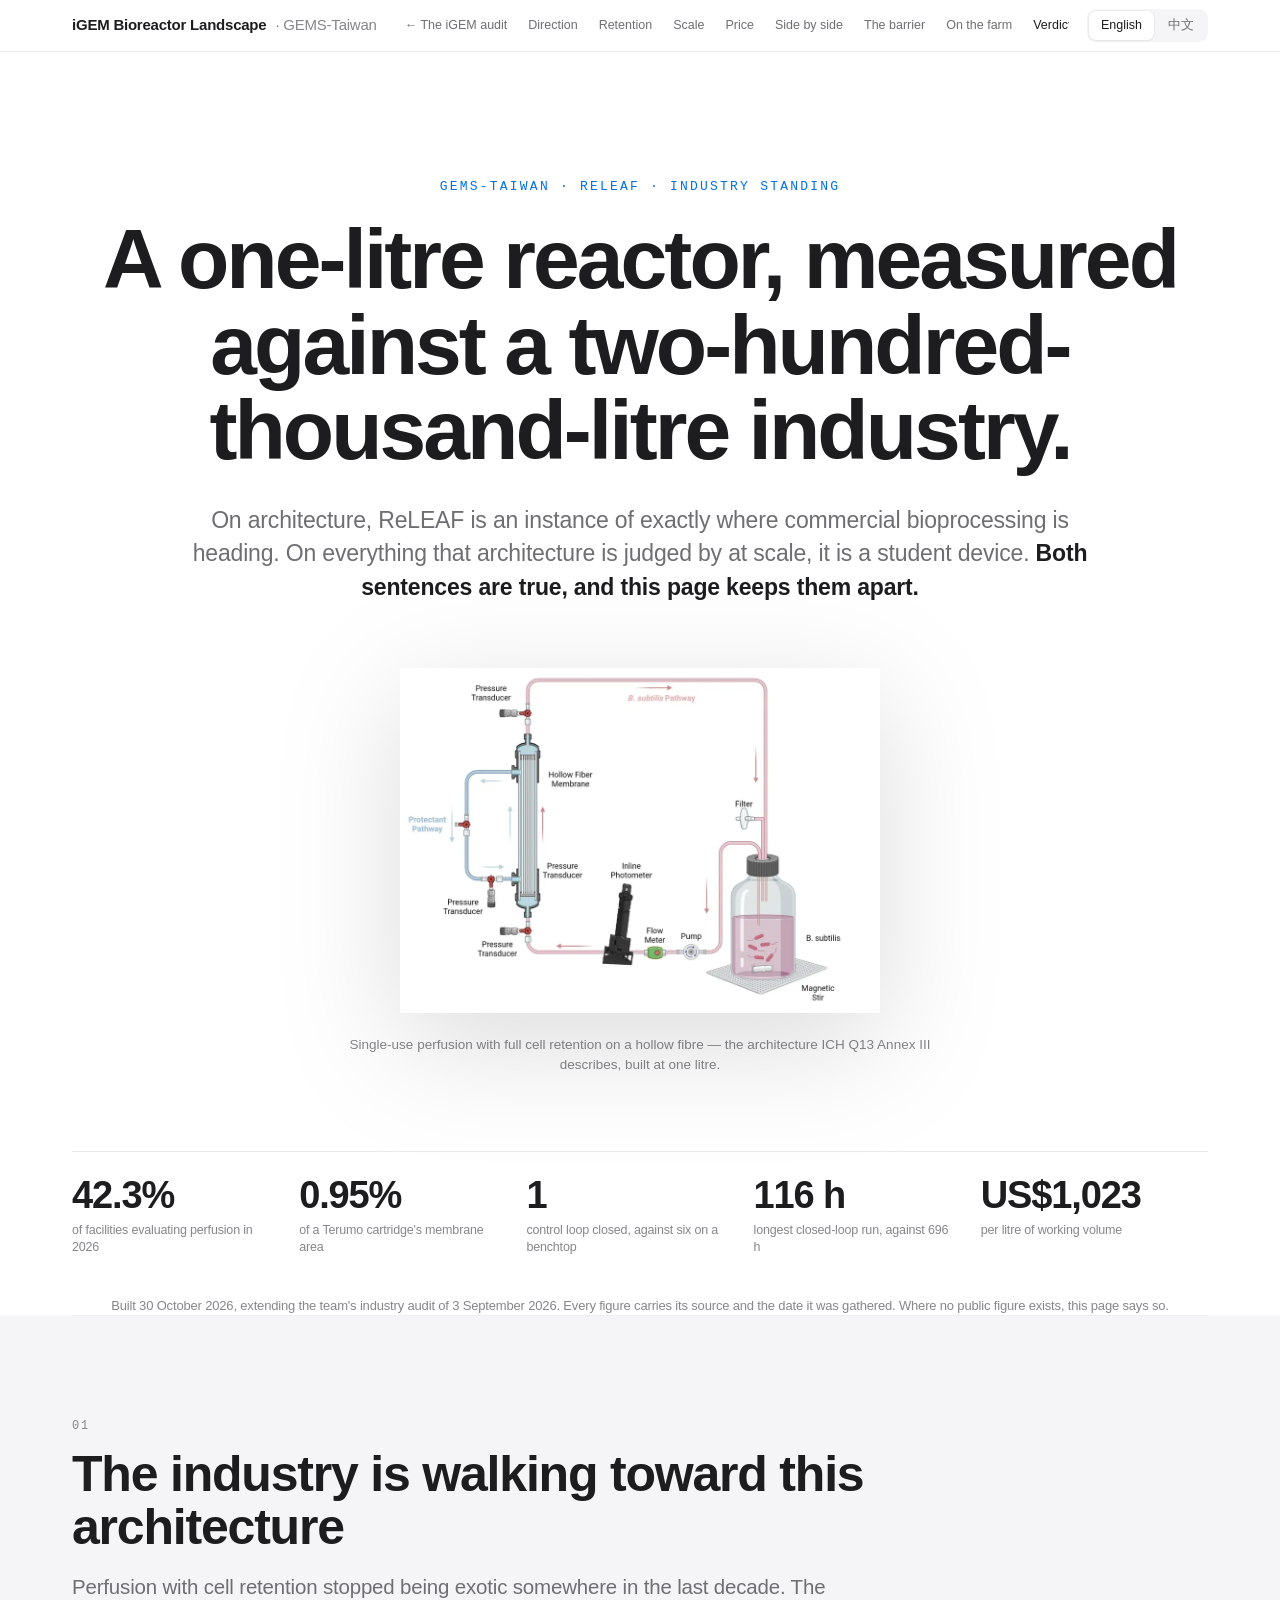
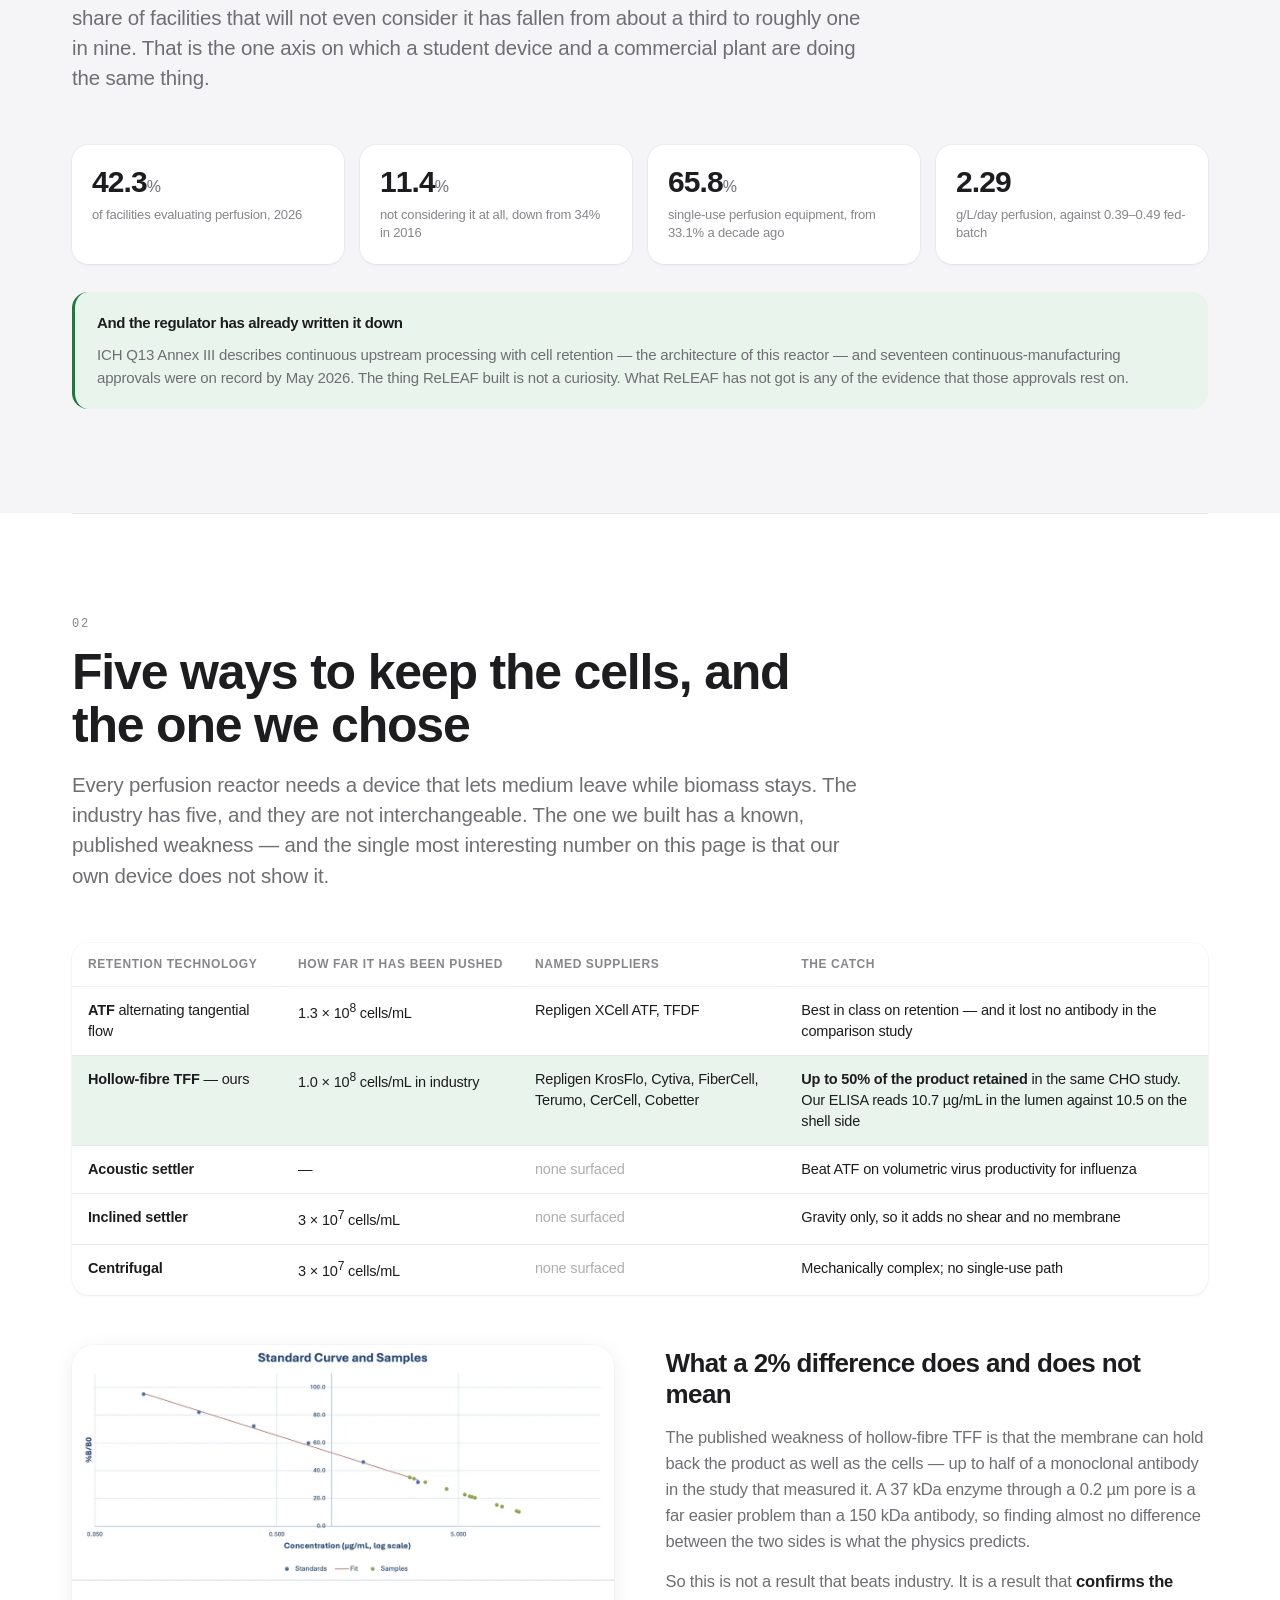
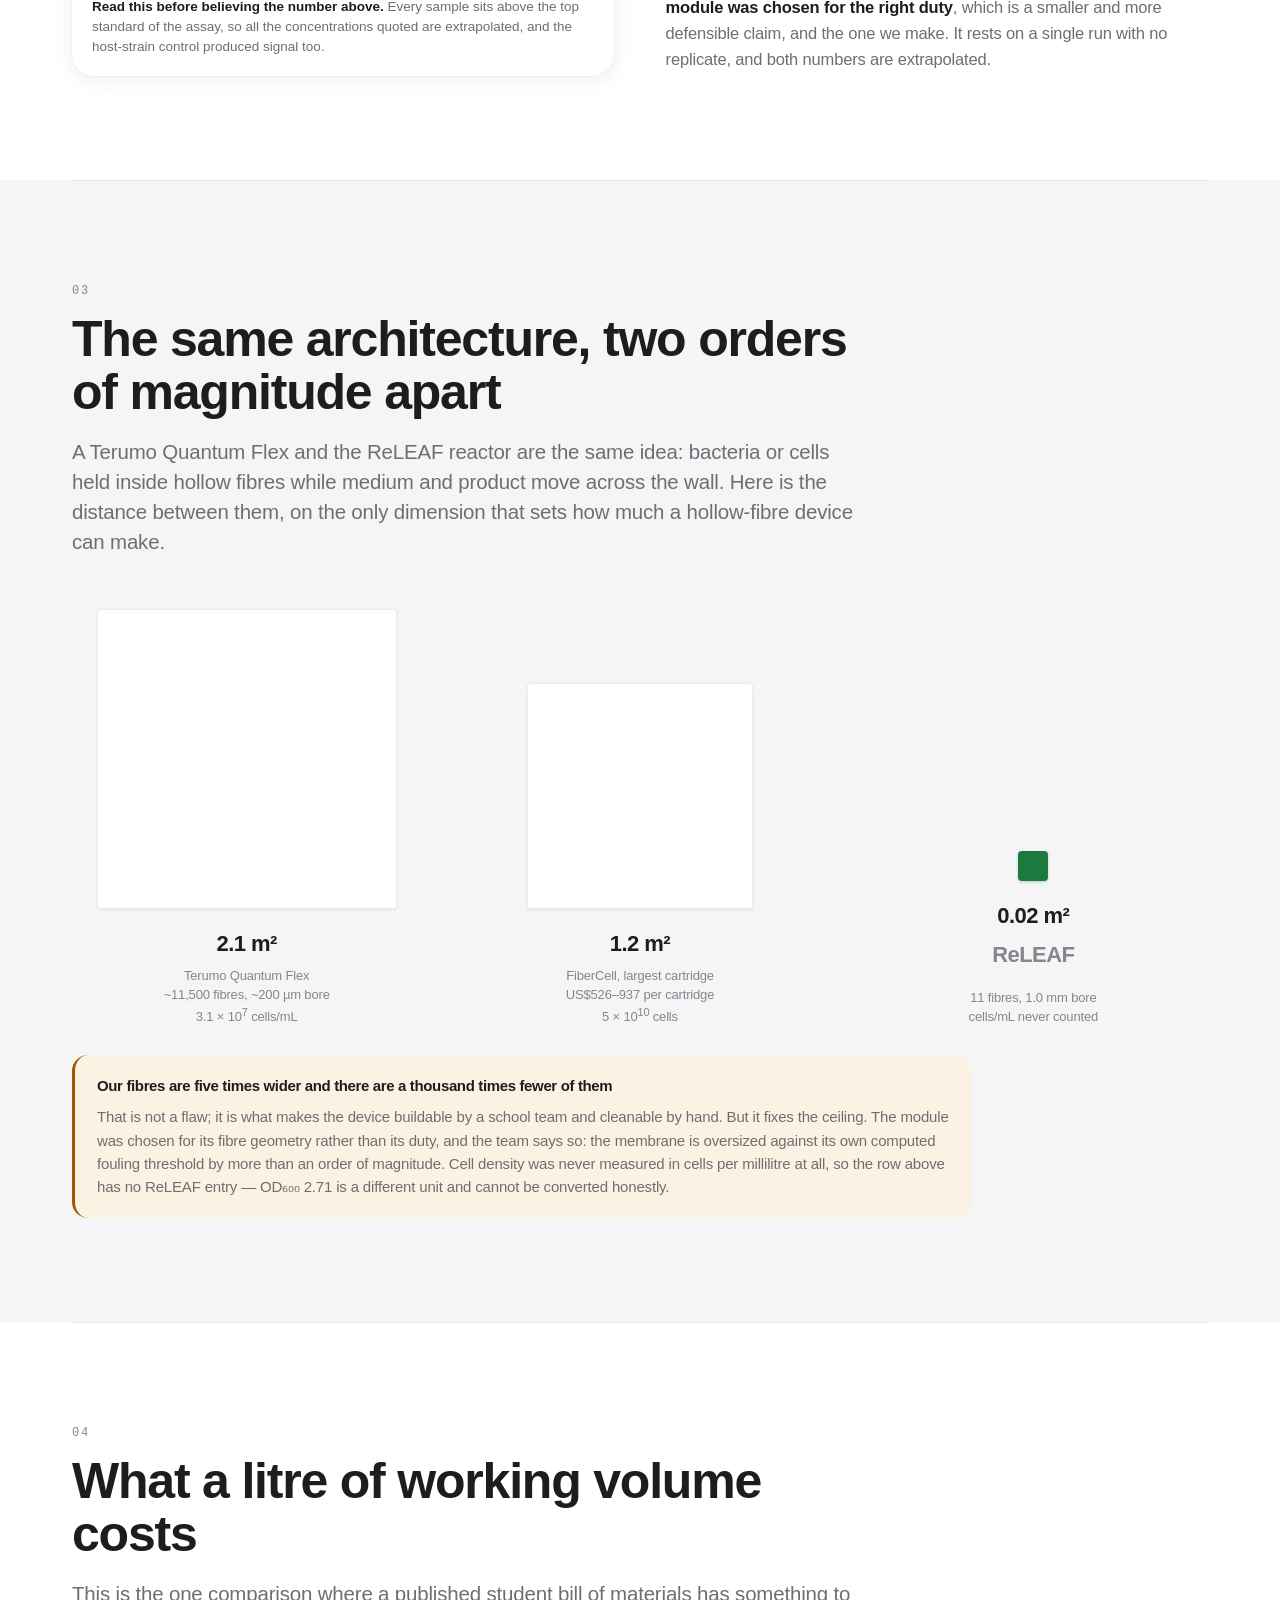
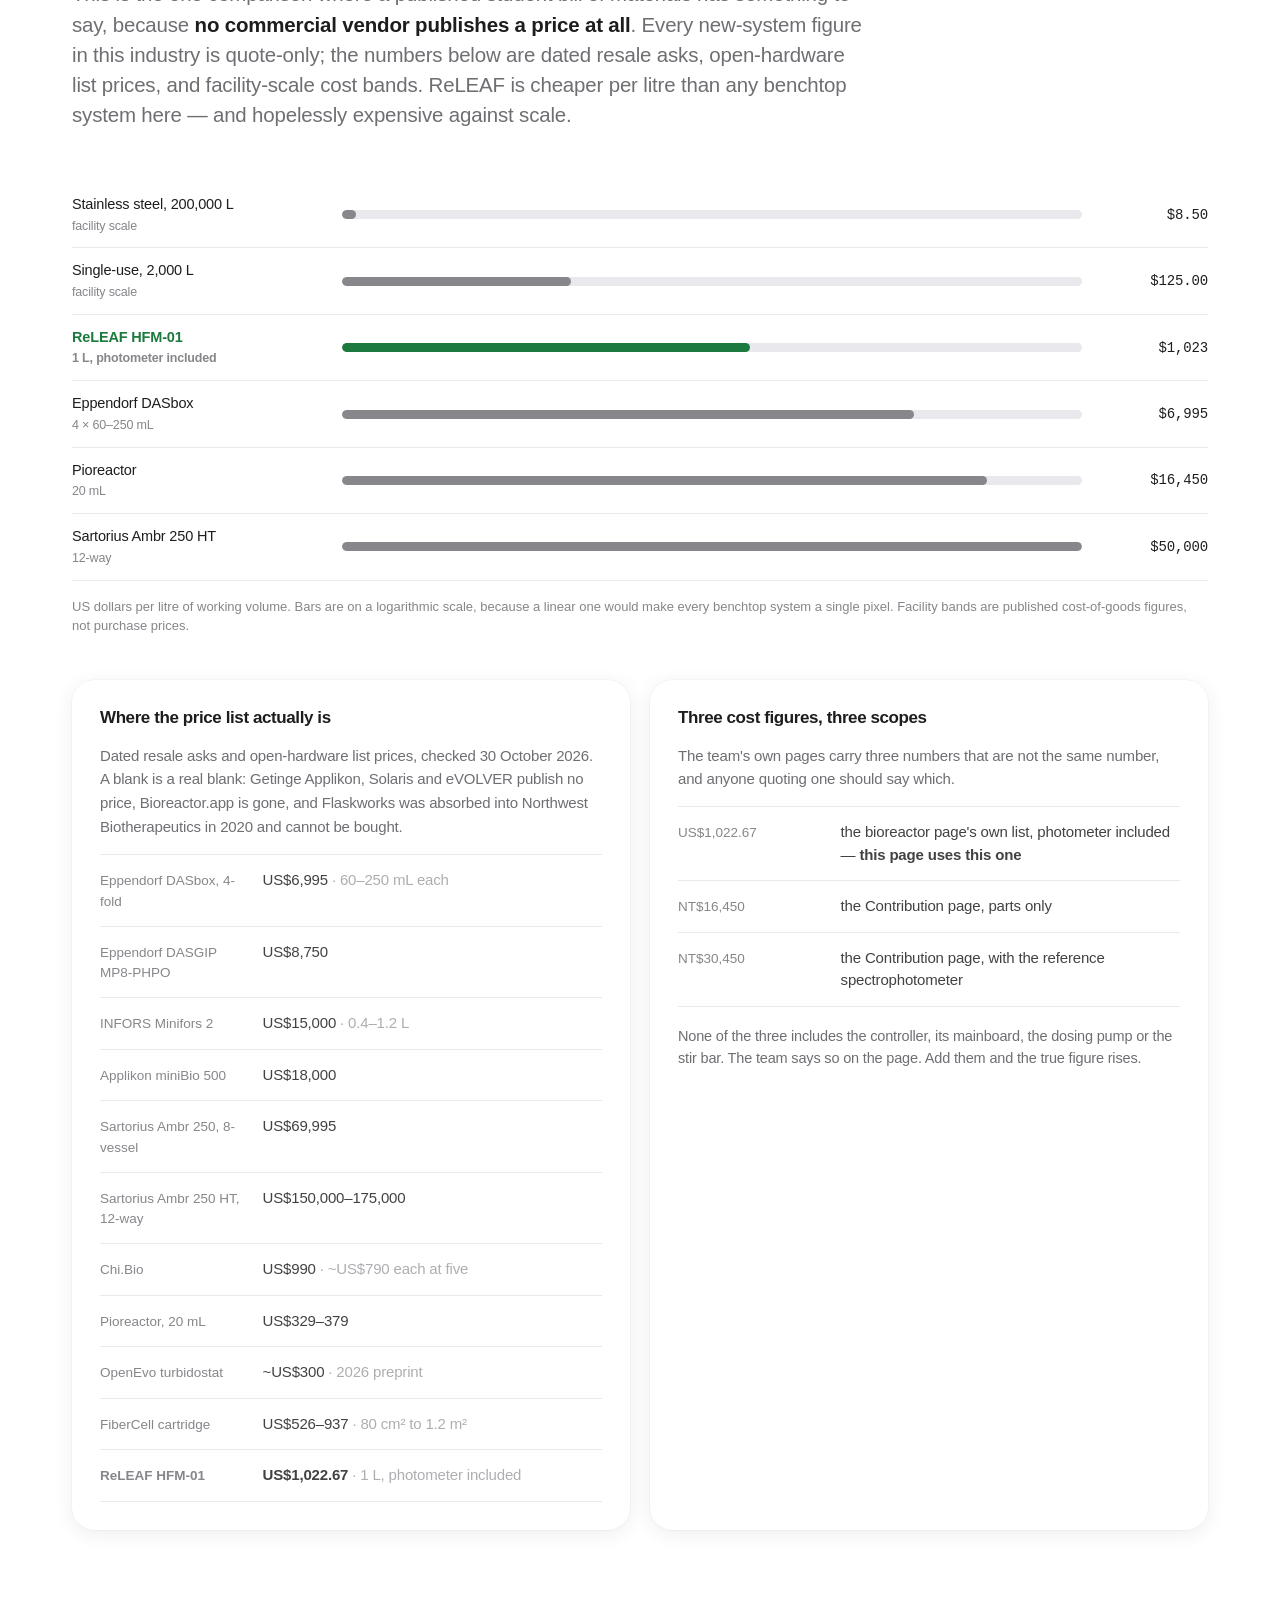
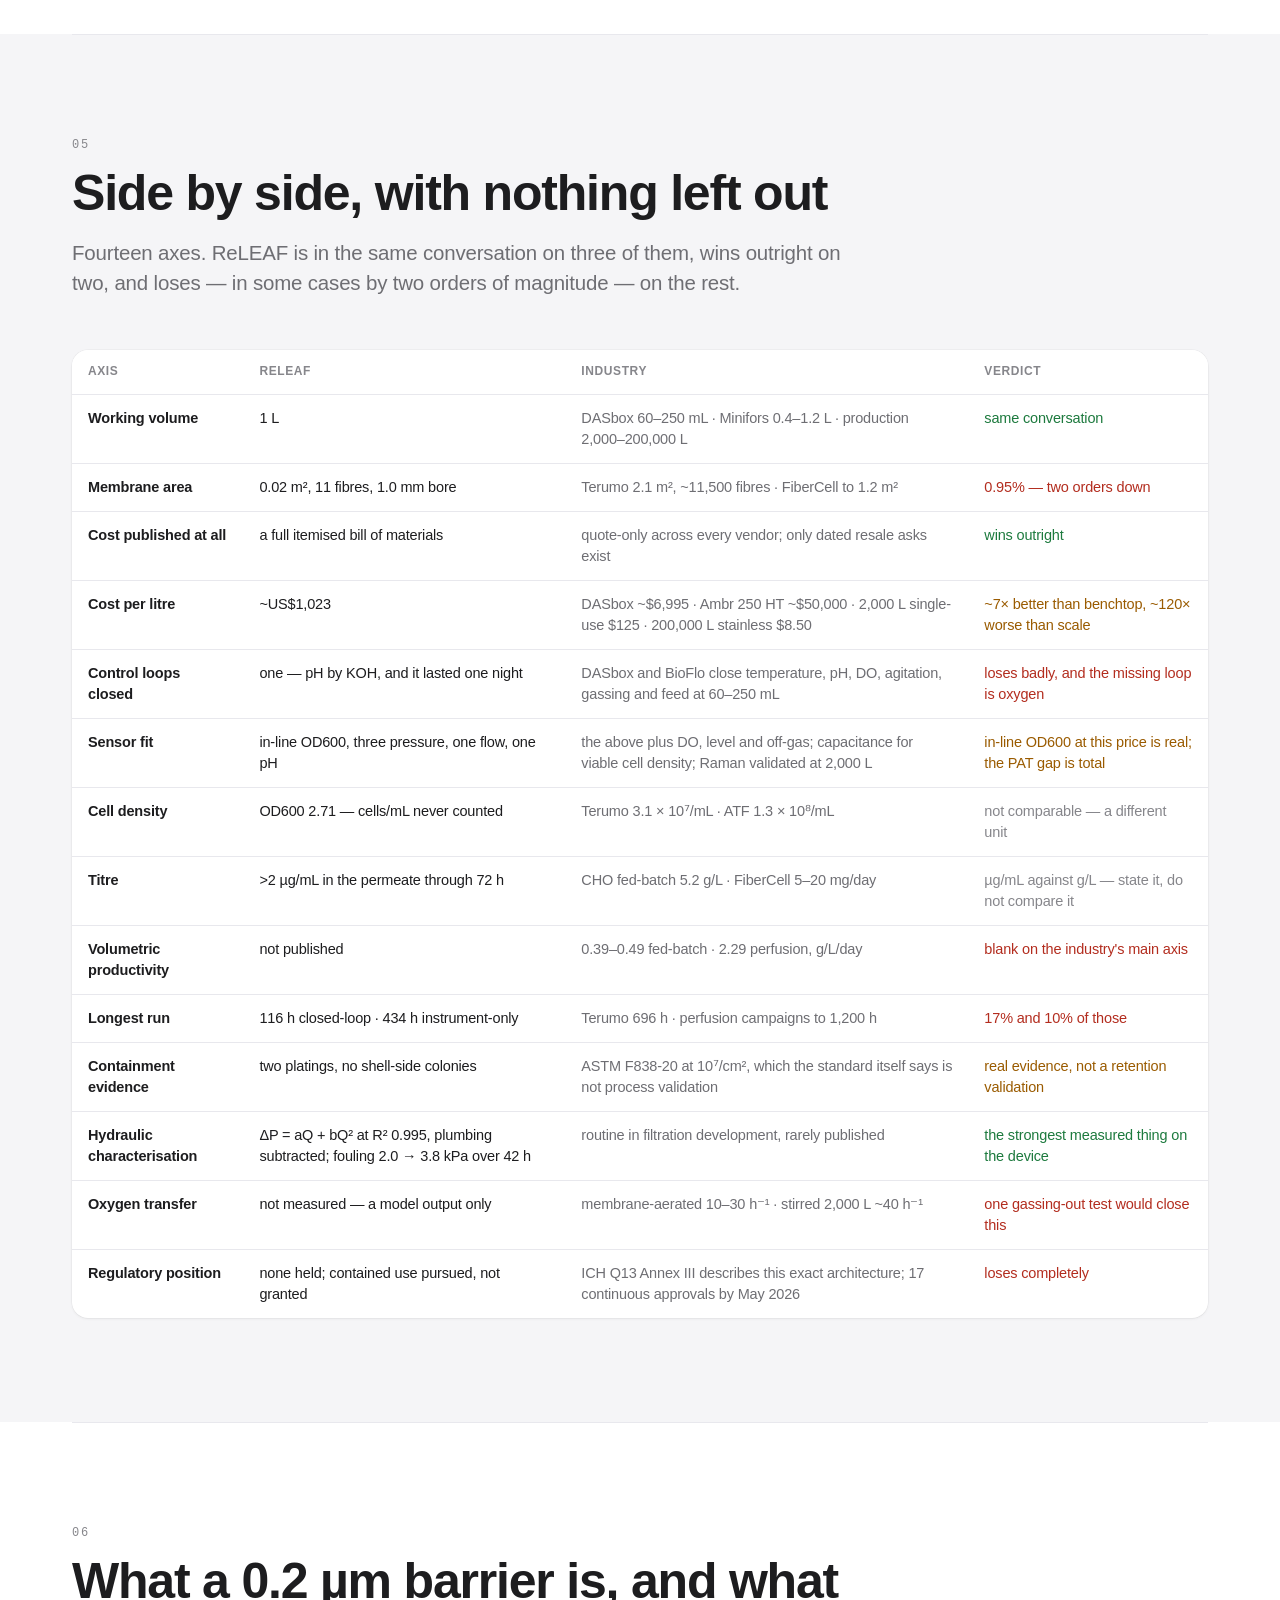
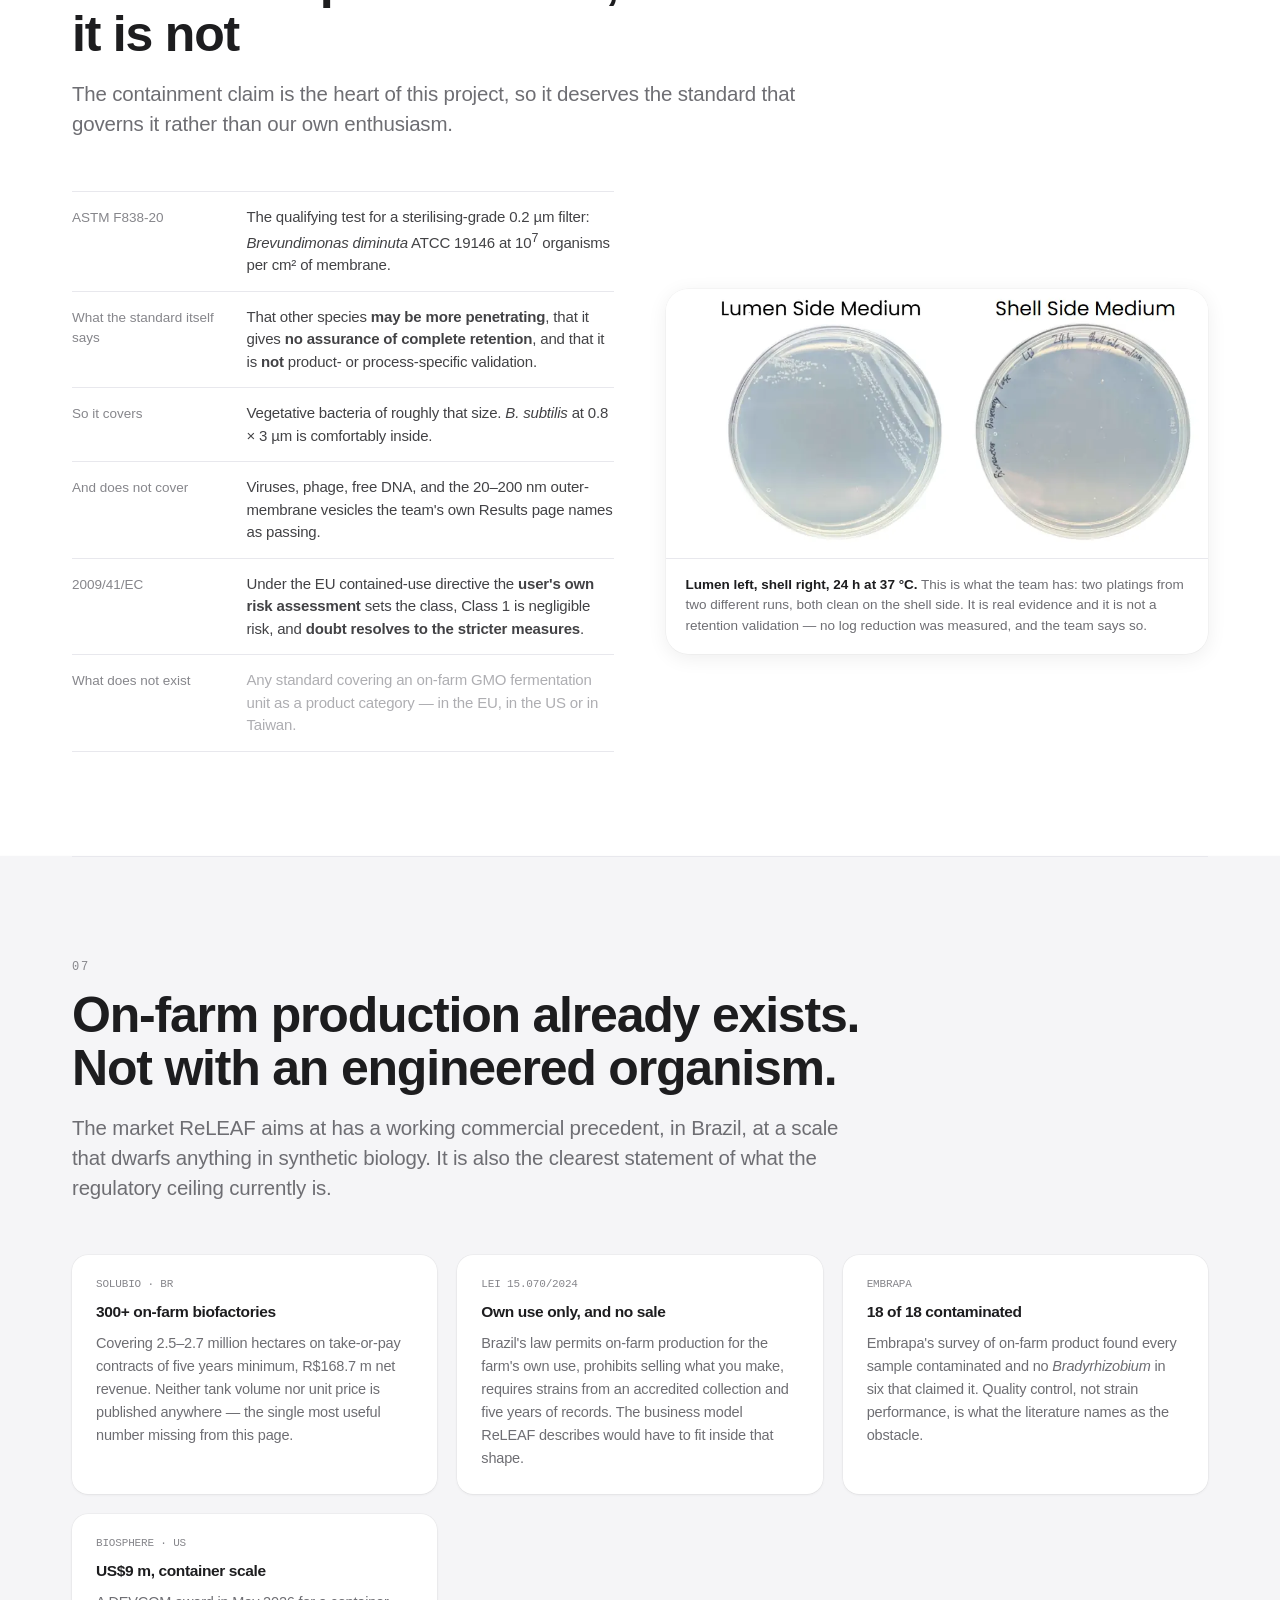
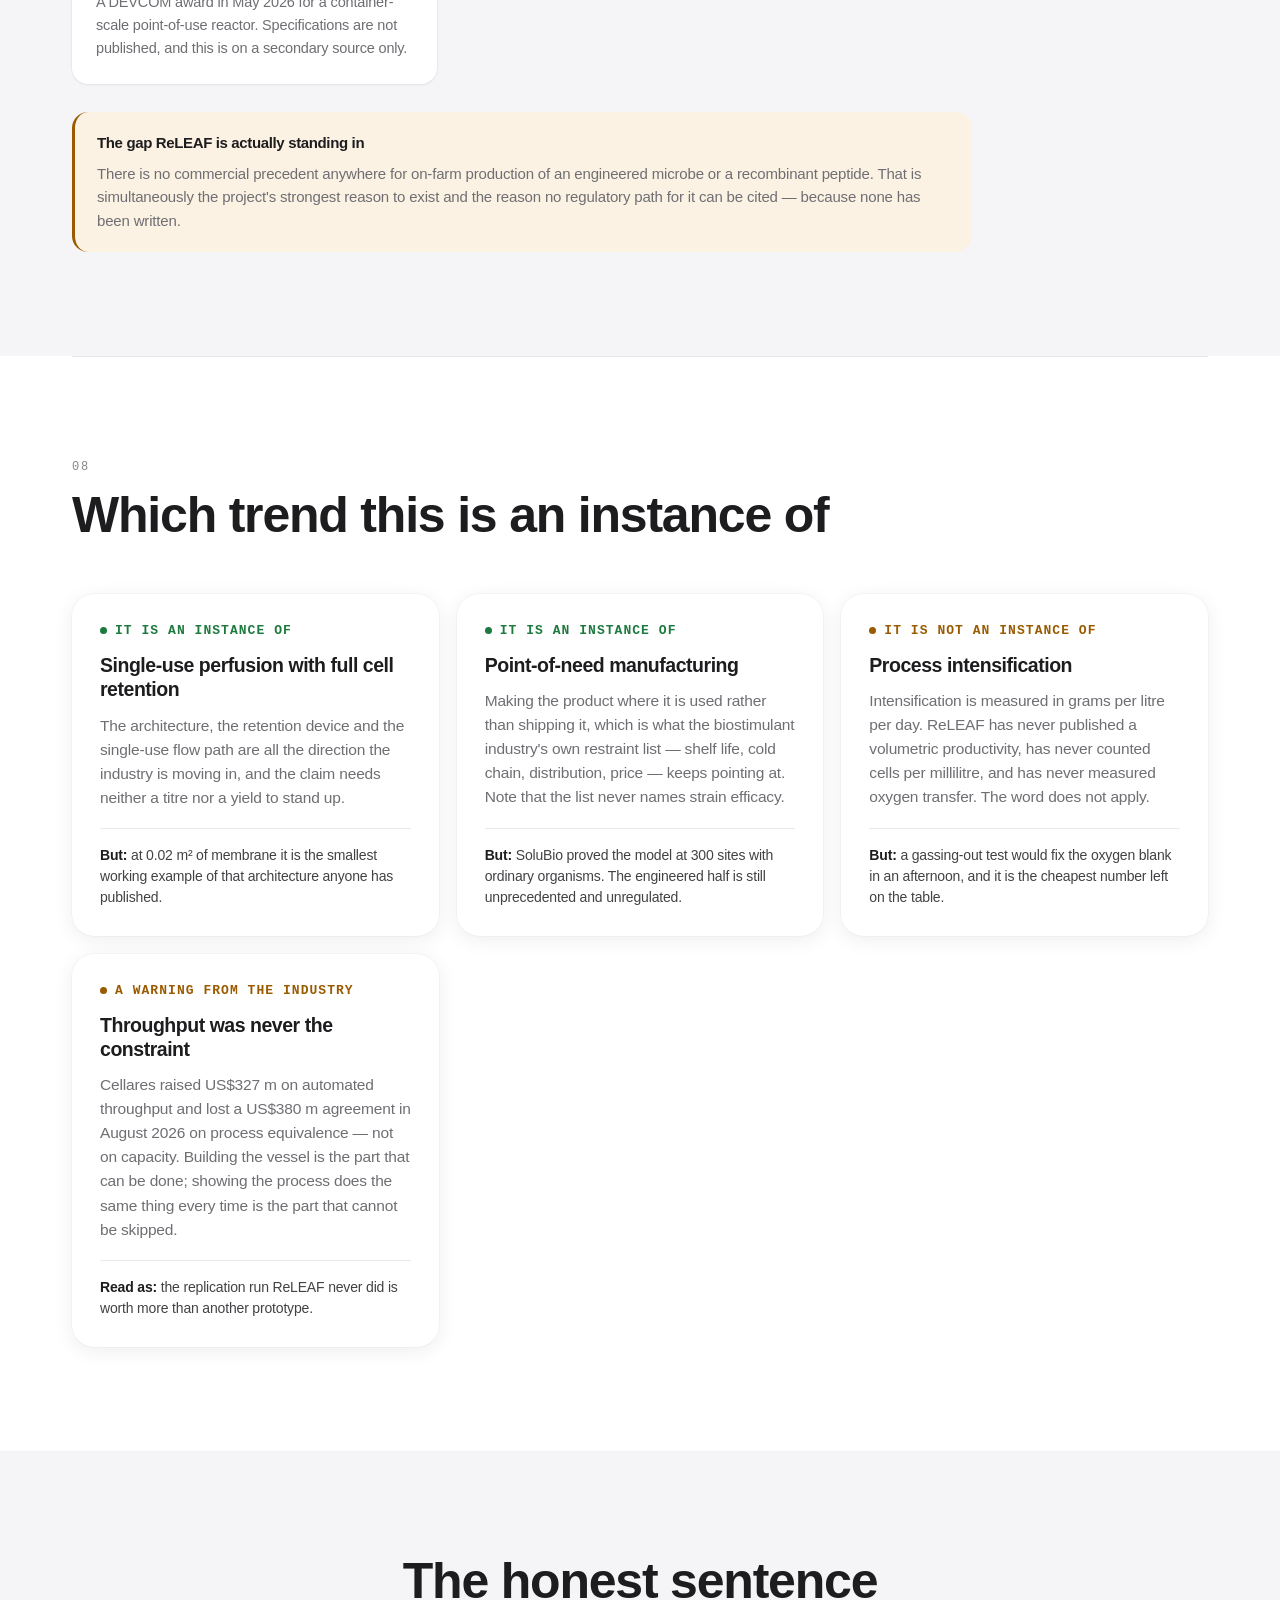
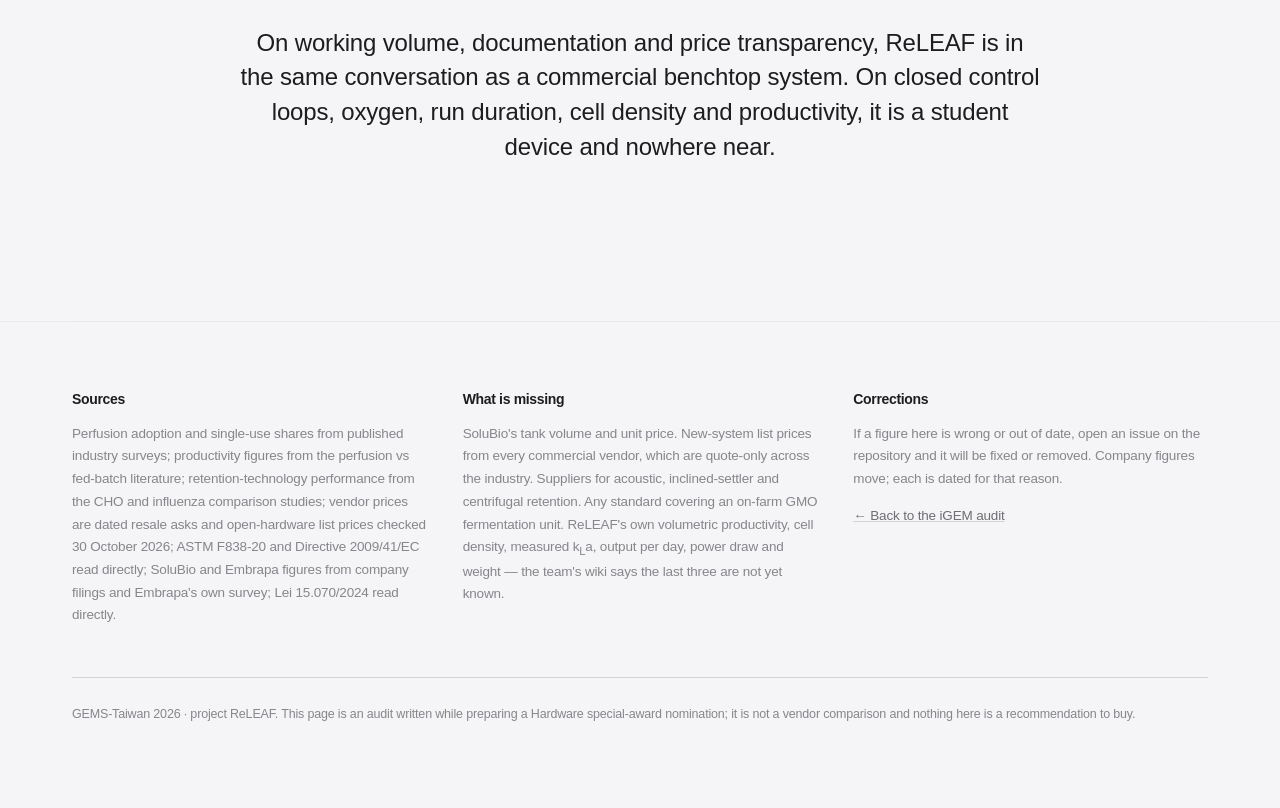
==== industry.html @ 78c71b1f "Thirty projects live, the 2026 village read team by team, and an industry page The 3 October expansi" ====
<!DOCTYPE html>
<html lang="en" data-lang="en">
<head>
<meta charset="utf-8" />
<meta name="viewport" content="width=device-width, initial-scale=1" />
<title>A 1 L reactor in a 200,000 L industry · GEMS-Taiwan</title>
<meta name="description" content="Where the ReLEAF perfusion bioreactor stands against the commercial bioreactor industry and its current trends: perfusion adoption, cell-retention technology, membrane area, cost per litre, closed control loops, run duration and what a 0.2 µm barrier is accepted for." />
<link rel="icon" href="data:image/svg+xml,%3Csvg xmlns='http://www.w3.org/2000/svg' viewBox='0 0 32 32'%3E%3Crect width='32' height='32' rx='8' fill='%23fff'/%3E%3Ccircle cx='16' cy='16' r='9' fill='none' stroke='%231d1d1f' stroke-width='2'/%3E%3Ccircle cx='16' cy='16' r='3.4' fill='%230071e3'/%3E%3C/svg%3E" />
<link rel="stylesheet" href="assets/app.css" />
<style>
/* page-local: the scale comparison and the price ladder */
.scalewrap{display:grid;gap:clamp(24px,4vw,44px);grid-template-columns:repeat(auto-fit,minmax(260px,1fr));
  align-items:end;margin-top:40px}
.scale{text-align:center}
.scale .box{background:#fff;border-radius:4px;margin:0 auto 18px;position:relative;
  box-shadow:0 1px 3px rgba(0,0,0,.08),inset 0 0 0 1px rgba(0,0,0,.07)}
.scale .box.us{background:var(--green);box-shadow:0 1px 3px rgba(29,122,62,.3)}
.scale b{display:block;font-size:22px;font-weight:600;letter-spacing:-.025em}
.scale span{display:block;font-size:13px;color:var(--neutral);margin-top:7px;line-height:1.45}
.ladder{margin-top:32px}
.lrow{display:grid;grid-template-columns:minmax(150px,.34fr) minmax(0,1fr) 108px;gap:18px;
  align-items:center;padding:13px 0;border-bottom:1px solid var(--soft)}
.lrow:last-child{border-bottom:0}
.lrow .nm{font-size:14.5px;line-height:1.35}
.lrow .nm small{display:block;color:var(--neutral);font-size:12.5px;margin-top:3px}
.lrow .tr{height:9px;border-radius:5px;background:var(--soft);overflow:hidden}
.lrow .fl{height:100%;border-radius:5px;background:var(--neutral)}
.lrow.us .fl{background:var(--green)}
.lrow.us .nm{font-weight:600;color:var(--us)}
.lrow .pv{font:500 14px/1 var(--mono);text-align:right;font-variant-numeric:tabular-nums}
@media (max-width:640px){.lrow{grid-template-columns:1fr 70px;gap:10px}.lrow .tr{grid-column:1/-1;order:3}}
</style>
</head>

<body>
<header class="nav">
  <div class="in">
    <a class="brand" href="index.html">iGEM Bioreactor Landscape <span>· GEMS-Taiwan</span></a>
    <nav id="toc" aria-label="Contents">
      <a href="index.html">&larr; <span class="en">The iGEM audit</span><span class="zh">iGEM 審視</span></a>
      <a href="#direction"><span class="en">Direction</span><span class="zh">趨勢</span></a>
      <a href="#retention"><span class="en">Retention</span><span class="zh">截留</span></a>
      <a href="#scale"><span class="en">Scale</span><span class="zh">尺度</span></a>
      <a href="#price"><span class="en">Price</span><span class="zh">價格</span></a>
      <a href="#sidebyside"><span class="en">Side by side</span><span class="zh">逐項對照</span></a>
      <a href="#barrier"><span class="en">The barrier</span><span class="zh">屏障</span></a>
      <a href="#farm"><span class="en">On the farm</span><span class="zh">農場端</span></a>
      <a href="#verdict"><span class="en">Verdict</span><span class="zh">結論</span></a>
    </nav>
    <div class="seg" role="group" aria-label="Language">
      <button id="btn-en" aria-pressed="true">English</button>
      <button id="btn-zh" aria-pressed="false">中文</button>
    </div>
  </div>
</header>

<main>
<div class="wrap">

<section class="hero">
  <div class="eyebrow">GEMS-TAIWAN · RELEAF · INDUSTRY STANDING</div>
  <h1>
    <span class="en">A one-litre reactor, measured against a two-hundred-thousand-litre industry.</span>
    <span class="zh">一台一公升的反應器，對照一個二十萬公升的產業。</span>
  </h1>
  <p class="lede">
    <span class="en">On architecture, ReLEAF is an instance of exactly where commercial bioprocessing is heading.
    On everything that architecture is judged by at scale, it is a student device.
    <b>Both sentences are true, and this page keeps them apart.</b></span>
    <span class="zh">就架構而言，ReLEAF 正是商業生物製程前進方向的一個實例；
    但就這套架構在量產規模上被評判的每一項指標而言，它是一台學生裝置。
    <b>兩句話都成立，本頁把它們分開陳述。</b></span>
  </p>

  <figure class="hero-shot">
    <img src="img/releaf_loop.webp" width="1000" height="718"
         alt="The ReLEAF flow loop: culture circulates through the lumen side of a hollow-fibre membrane and back to a stirred vessel; the product is drawn off the shell side." />
    <figcaption>
      <span class="en">Single-use perfusion with full cell retention on a hollow fibre — the architecture
      ICH&nbsp;Q13 Annex&nbsp;III describes, built at one litre.</span>
      <span class="zh">以中空纖維達成完全細胞截留的拋棄式灌流——即 ICH&nbsp;Q13 附錄 III 所描述的架構，於一公升尺度實作。</span>
    </figcaption>
  </figure>

  <div class="hcount">
    <div><b>42.3%</b><span class="en">of facilities evaluating perfusion in 2026</span><span class="zh">2026 年評估灌流製程的廠區比例</span></div>
    <div><b>0.95%</b><span class="en">of a Terumo cartridge's membrane area</span><span class="zh">相當於 Terumo 模組膜面積的比例</span></div>
    <div><b>1</b><span class="en">control loop closed, against six on a benchtop</span><span class="zh">閉合的控制迴路數，桌上型機種為六個</span></div>
    <div><b>116 h</b><span class="en">longest closed-loop run, against 696 h</span><span class="zh">最長閉迴路運轉時數，對照 696 小時</span></div>
    <div><b>US$1,023</b><span class="en">per litre of working volume</span><span class="zh">每公升工作體積成本</span></div>
  </div>

  <p class="stamp">
    <span class="en">Built 30 October 2026, extending the team's industry audit of 3 September 2026. Every figure
    carries its source and the date it was gathered. Where no public figure exists, this page says so.</span>
    <span class="zh">本頁建於 2026 年 10 月 30 日，延伸自團隊 2026 年 9 月 3 日的產業審視。
    每項數字皆附來源與取得日期；若無公開數字，本頁即如實說明。</span>
  </p>
</section>

<!-- ============================================================ 01 -->
<section id="direction" class="tinted ruled">
  <div class="shead">
    <span class="snum">01</span>
    <h2><span class="en">The industry is walking toward this architecture</span><span class="zh">產業正朝這套架構前進</span></h2>
    <p><span class="en">Perfusion with cell retention stopped being exotic somewhere in the last decade. The
    share of facilities that will not even consider it has fallen from about a third to roughly one in nine.
    That is the one axis on which a student device and a commercial plant are doing the same thing.</span>
    <span class="zh">細胞截留灌流在過去十年間已不再是冷門選項。連考慮都不考慮的廠區比例，已由約三分之一降至約九分之一。
    這是學生裝置與量產廠唯一在做同一件事的面向。</span></p>
  </div>
  <div class="stats">
    <div class="stat rv"><b>42.3<small>%</small></b><span class="en">of facilities evaluating perfusion, 2026</span><span class="zh">2026 年評估灌流的廠區比例</span></div>
    <div class="stat rv"><b>11.4<small>%</small></b><span class="en">not considering it at all, down from 34% in 2016</span><span class="zh">完全不考慮者，由 2016 年的 34% 降至此</span></div>
    <div class="stat rv"><b>65.8<small>%</small></b><span class="en">single-use perfusion equipment, from 33.1% a decade ago</span><span class="zh">拋棄式灌流設備比例，十年前為 33.1%</span></div>
    <div class="stat rv"><b>2.29</b><span class="en">g/L/day perfusion, against 0.39–0.49 fed-batch</span><span class="zh">灌流 g/L/日，饋料批次為 0.39–0.49</span></div>
  </div>
  <div class="note good">
    <h4><span class="en">And the regulator has already written it down</span><span class="zh">而主管機關已將其明文化</span></h4>
    <p><span class="en">ICH&nbsp;Q13 Annex&nbsp;III describes continuous upstream processing with cell retention —
    the architecture of this reactor — and seventeen continuous-manufacturing approvals were on record by May 2026.
    The thing ReLEAF built is not a curiosity. What ReLEAF has not got is any of the evidence that
    those approvals rest on.</span>
    <span class="zh">ICH&nbsp;Q13 附錄 III 已載明具細胞截留的連續上游製程——即本反應器的架構——
    截至 2026 年 5 月，已有十七項連續製造核准案在案。ReLEAF 所建構的並非奇想；
    ReLEAF 欠缺的，是那些核准案所仰賴的全部證據。</span></p>
  </div>
</section>

<!-- ============================================================ 02 -->
<section id="retention" class="ruled">
  <div class="shead">
    <span class="snum">02</span>
    <h2><span class="en">Five ways to keep the cells, and the one we chose</span><span class="zh">留住細胞的五種方法，以及我們選的那一種</span></h2>
    <p><span class="en">Every perfusion reactor needs a device that lets medium leave while biomass stays. The
    industry has five, and they are not interchangeable. The one we built has a known, published weakness —
    and the single most interesting number on this page is that our own device does not show it.</span>
    <span class="zh">每一台灌流反應器都需要一個「讓培養基離開、讓生物量留下」的裝置。產業共有五種，彼此不可互換。
    我們所建的這一種有一項已知且見諸文獻的弱點——而本頁最值得一看的數字，正是我方裝置並未出現該弱點。</span></p>
  </div>

  <div class="tscroll">
    <table>
      <thead><tr>
        <th><span class="en">Retention technology</span><span class="zh">截留技術</span></th>
        <th><span class="en">How far it has been pushed</span><span class="zh">已達到的程度</span></th>
        <th><span class="en">Named suppliers</span><span class="zh">具名供應商</span></th>
        <th><span class="en">The catch</span><span class="zh">代價</span></th>
      </tr></thead>
      <tbody>
        <tr><td><b>ATF</b> <span class="en">alternating tangential flow</span><span class="zh">交替切向流</span></td>
          <td class="num">1.3 × 10<sup>8</sup> <span class="en">cells/mL</span><span class="zh">細胞/mL</span></td>
          <td>Repligen XCell ATF, TFDF</td>
          <td><span class="en">Best in class on retention — and it lost no antibody in the comparison study</span><span class="zh">截留表現最佳，且於比較研究中未損失抗體</span></td></tr>
        <tr class="us"><td><b><span class="en">Hollow-fibre TFF</span><span class="zh">中空纖維切向流</span></b> <span class="en">— ours</span><span class="zh">——我方採用</span></td>
          <td class="num">1.0 × 10<sup>8</sup> <span class="en">cells/mL in industry</span><span class="zh">細胞/mL（產業值）</span></td>
          <td>Repligen KrosFlo, Cytiva, FiberCell, Terumo, CerCell, Cobetter</td>
          <td><span class="en"><b>Up to 50% of the product retained</b> in the same CHO study. Our ELISA reads 10.7 µg/mL in the lumen against 10.5 on the shell side</span><span class="zh">同一 CHO 研究中<b>最高有 50% 產物被截留</b>。我方 ELISA 測得管腔 10.7 µg/mL、殼側 10.5</span></td></tr>
        <tr><td><b><span class="en">Acoustic settler</span><span class="zh">聲波沉降器</span></b></td>
          <td class="num">—</td><td><span class="na"><span class="en">none surfaced</span><span class="zh">未查得</span></span></td>
          <td><span class="en">Beat ATF on volumetric virus productivity for influenza</span><span class="zh">於流感病毒體積產率上優於 ATF</span></td></tr>
        <tr><td><b><span class="en">Inclined settler</span><span class="zh">斜板沉降器</span></b></td>
          <td class="num">3 × 10<sup>7</sup> <span class="en">cells/mL</span><span class="zh">細胞/mL</span></td>
          <td><span class="na"><span class="en">none surfaced</span><span class="zh">未查得</span></span></td>
          <td><span class="en">Gravity only, so it adds no shear and no membrane</span><span class="zh">純重力，不增加剪切、亦無膜材</span></td></tr>
        <tr><td><b><span class="en">Centrifugal</span><span class="zh">離心式</span></b></td>
          <td class="num">3 × 10<sup>7</sup> <span class="en">cells/mL</span><span class="zh">細胞/mL</span></td>
          <td><span class="na"><span class="en">none surfaced</span><span class="zh">未查得</span></span></td>
          <td><span class="en">Mechanically complex; no single-use path</span><span class="zh">機械複雜，無拋棄式方案</span></td></tr>
      </tbody>
    </table>
  </div>

  <div class="split" style="margin-top:50px">
    <figure class="fig">
      <img src="img/releaf_elisa.webp" width="1200" height="520"
           alt="ELISA standard curve for ACC deaminase, with the measured samples marked above the top standard." />
      <figcaption><span class="en"><b>Read this before believing the number above.</b> Every sample sits above
      the top standard of the assay, so all the concentrations quoted are extrapolated, and the host-strain
      control produced signal too.</span>
      <span class="zh"><b>請先看這張圖，再相信上面的數字。</b>每個樣品都落在分析法最高標準品之上，
      因此所引用的濃度全為外插值，且宿主菌株對照組同樣產生訊號。</span></figcaption>
    </figure>
    <div>
      <h3><span class="en">What a 2% difference does and does not mean</span><span class="zh">2% 的差異代表什麼、不代表什麼</span></h3>
      <p><span class="en">The published weakness of hollow-fibre TFF is that the membrane can hold back the
      product as well as the cells — up to half of a monoclonal antibody in the study that measured it. A
      37 kDa enzyme through a 0.2 µm pore is a far easier problem than a 150 kDa antibody, so finding almost no
      difference between the two sides is what the physics predicts.</span>
      <span class="zh">中空纖維切向流已見諸文獻的弱點，是膜不僅截留細胞，也可能截留產物——
      在量測到此現象的研究中，單株抗體最高有一半被截留。37 kDa 的酵素通過 0.2 µm 孔徑，
      遠比 150 kDa 抗體容易，因此兩側幾乎無差異，正是物理所預期的結果。</span></p>
      <p><span class="en">So this is not a result that beats industry. It is a result that <b>confirms the
      module was chosen for the right duty</b>, which is a smaller and more defensible claim, and the one we make.
      It rests on a single run with no replicate, and both numbers are extrapolated.</span>
      <span class="zh">因此這並非勝過產業的成果，而是<b>證實模組選型符合其任務</b>的成果——
      一個更小、也更站得住的主張，亦即我們所採取的立場。該結論僅來自單次運轉、無重複，且兩個數值皆為外插值。</span></p>
    </div>
  </div>
</section>

<!-- ============================================================ 03 -->
<section id="scale" class="tinted ruled">
  <div class="shead">
    <span class="snum">03</span>
    <h2><span class="en">The same architecture, two orders of magnitude apart</span><span class="zh">同一套架構，相差兩個數量級</span></h2>
    <p><span class="en">A Terumo Quantum Flex and the ReLEAF reactor are the same idea: bacteria or cells held
    inside hollow fibres while medium and product move across the wall. Here is the distance between them,
    on the only dimension that sets how much a hollow-fibre device can make.</span>
    <span class="zh">Terumo Quantum Flex 與 ReLEAF 反應器是同一個想法：細胞被留在中空纖維內部，
    培養基與產物則穿過纖維壁。以下是兩者之間的差距，所依據的是決定中空纖維裝置產能上限的唯一尺度。</span></p>
  </div>

  <div class="scalewrap">
    <div class="scale rv">
      <div class="box" style="width:100%;max-width:300px;aspect-ratio:1/1"></div>
      <b>2.1 m²</b>
      <span class="en">Terumo Quantum Flex<br>~11,500 fibres, ~200 µm bore<br>3.1 × 10<sup>7</sup> cells/mL</span>
      <span class="zh">Terumo Quantum Flex<br>約 11,500 根纖維、內徑約 200 µm<br>3.1 × 10<sup>7</sup> 細胞/mL</span>
    </div>
    <div class="scale rv">
      <div class="box" style="width:100%;max-width:226px;aspect-ratio:1/1"></div>
      <b>1.2 m²</b>
      <span class="en">FiberCell, largest cartridge<br>US$526–937 per cartridge<br>5 × 10<sup>10</sup> cells</span>
      <span class="zh">FiberCell 最大型模組<br>每組 526–937 美元<br>5 × 10<sup>10</sup> 細胞</span>
    </div>
    <div class="scale rv">
      <div class="box us" style="width:100%;max-width:30px;aspect-ratio:1/1"></div>
      <b>0.02 m²</b>
      <span class="en"><b>ReLEAF</b><br>11 fibres, 1.0 mm bore<br>cells/mL never counted</span>
      <span class="zh"><b>ReLEAF</b><br>11 根纖維、內徑 1.0 mm<br>從未計數細胞/mL</span>
    </div>
  </div>

  <div class="note warn" style="max-width:900px">
    <h4><span class="en">Our fibres are five times wider and there are a thousand times fewer of them</span><span class="zh">我們的纖維粗五倍，數量少一千倍</span></h4>
    <p><span class="en">That is not a flaw; it is what makes the device buildable by a school team and cleanable
    by hand. But it fixes the ceiling. The module was chosen for its fibre geometry rather than its duty, and the
    team says so: the membrane is oversized against its own computed fouling threshold by more than an order of
    magnitude. Cell density was never measured in cells per millilitre at all, so the row above has no ReLEAF
    entry — OD₆₀₀ 2.71 is a different unit and cannot be converted honestly.</span>
    <span class="zh">這並非缺陷，而是裝置得以由高中團隊自建、並以手工清潔的原因；但它也鎖死了上限。
    模組是依纖維幾何而非依任務選定的，團隊亦如此載明：以其自行計算的積垢閾值衡量，該膜的尺寸超出一個數量級以上。
    細胞密度從未以每毫升細胞數量測，故上表無 ReLEAF 欄位——OD₆₀₀ 2.71 是另一種單位，無法誠實換算。</span></p>
  </div>
</section>

<!-- ============================================================ 04 -->
<section id="price" class="ruled">
  <div class="shead">
    <span class="snum">04</span>
    <h2><span class="en">What a litre of working volume costs</span><span class="zh">一公升工作體積要花多少錢</span></h2>
    <p><span class="en">This is the one comparison where a published student bill of materials has something to
    say, because <b>no commercial vendor publishes a price at all</b>. Every new-system figure in this industry is
    quote-only; the numbers below are dated resale asks, open-hardware list prices, and facility-scale cost
    bands. ReLEAF is cheaper per litre than any benchtop system here — and hopelessly expensive against scale.</span>
    <span class="zh">這是唯一一項「公開的學生物料表」能說上話的比較，因為<b>商業供應商根本不公布價格</b>。
    本產業所有新機數字都只能詢價；下列數字為標註日期的二手報價、開源硬體標價，以及廠區規模的成本區間。
    ReLEAF 每公升成本低於此處任何一台桌上型系統——但對照量產規模則貴得無望。</span></p>
  </div>

  <div class="ladder" id="ladder"></div>

  <div class="two" style="margin-top:44px">
    <div class="pan">
      <h3><span class="en">Where the price list actually is</span><span class="zh">價格清單實際上在哪裡</span></h3>
      <p style="font-size:15px;color:var(--muted);line-height:1.58;margin:0 0 16px">
        <span class="en">Dated resale asks and open-hardware list prices, checked 30 October 2026. A blank is a
        real blank: Getinge Applikon, Solaris and eVOLVER publish no price, Bioreactor.app is gone, and
        Flaskworks was absorbed into Northwest Biotherapeutics in 2020 and cannot be bought.</span>
        <span class="zh">標註日期的二手報價與開源硬體標價，查核於 2026 年 10 月 30 日。空白即真的空白：
        Getinge Applikon、Solaris 與 eVOLVER 均未公布價格，Bioreactor.app 已關站，
        Flaskworks 則於 2020 年併入 Northwest Biotherapeutics，無法購得。</span></p>
      <div class="kv">
        <div><span class="k">Eppendorf DASbox, 4-fold</span><span class="v">US$6,995 <em>· 60–250 mL each</em></span></div>
        <div><span class="k">Eppendorf DASGIP MP8-PHPO</span><span class="v">US$8,750</span></div>
        <div><span class="k">INFORS Minifors 2</span><span class="v">US$15,000 <em>· 0.4–1.2 L</em></span></div>
        <div><span class="k">Applikon miniBio 500</span><span class="v">US$18,000</span></div>
        <div><span class="k">Sartorius Ambr 250, 8-vessel</span><span class="v">US$69,995</span></div>
        <div><span class="k">Sartorius Ambr 250 HT, 12-way</span><span class="v">US$150,000–175,000</span></div>
        <div><span class="k">Chi.Bio</span><span class="v">US$990 <em>· ~US$790 each at five</em></span></div>
        <div><span class="k">Pioreactor, 20 mL</span><span class="v">US$329–379</span></div>
        <div><span class="k">OpenEvo turbidostat</span><span class="v">~US$300 <em>· 2026 preprint</em></span></div>
        <div><span class="k">FiberCell cartridge</span><span class="v">US$526–937 <em>· 80 cm² to 1.2 m²</em></span></div>
        <div><span class="k"><b>ReLEAF HFM-01</b></span><span class="v"><b>US$1,022.67</b> <em>· 1 L, photometer included</em></span></div>
      </div>
    </div>
    <div class="pan">
      <h3><span class="en">Three cost figures, three scopes</span><span class="zh">三個成本數字，三種涵蓋範圍</span></h3>
      <p style="font-size:15px;color:var(--muted);line-height:1.58"><span class="en">The team's own pages carry
      three numbers that are not the same number, and anyone quoting one should say which.</span>
      <span class="zh">團隊自己的頁面載有三個並不相同的數字，引用者應說明所引為何者。</span></p>
      <div class="kv">
        <div><span class="k">US$1,022.67</span><span class="v"><span class="en">the bioreactor page's own list, photometer included — <b>this page uses this one</b></span><span class="zh">生物反應器頁自列清單，已含光度計——<b>本頁採用此數</b></span></span></div>
        <div><span class="k">NT$16,450</span><span class="v"><span class="en">the Contribution page, parts only</span><span class="zh">貢獻頁，僅零件</span></span></div>
        <div><span class="k">NT$30,450</span><span class="v"><span class="en">the Contribution page, with the reference spectrophotometer</span><span class="zh">貢獻頁，含對照分光光度計</span></span></div>
      </div>
      <p style="font-size:14.5px;color:var(--muted);line-height:1.58;margin-top:18px">
        <span class="en">None of the three includes the controller, its mainboard, the dosing pump or the stir
        bar. The team says so on the page. Add them and the true figure rises.</span>
        <span class="zh">三者皆未納入控制器、其主板、投藥幫浦與攪拌子，團隊已於頁面載明。計入後實際數字會更高。</span></p>
    </div>
  </div>
</section>

<!-- ============================================================ 05 -->
<section id="sidebyside" class="tinted ruled">
  <div class="shead">
    <span class="snum">05</span>
    <h2><span class="en">Side by side, with nothing left out</span><span class="zh">逐項對照，不作保留</span></h2>
    <p><span class="en">Fourteen axes. ReLEAF is in the same conversation on three of them, wins outright on two,
    and loses — in some cases by two orders of magnitude — on the rest.</span>
    <span class="zh">十四個面向。ReLEAF 在其中三項與產業處於同一層級，兩項完勝，
    其餘則落後，部分差距達兩個數量級。</span></p>
  </div>
  <div class="tscroll">
    <table id="cmp"><thead><tr>
      <th><span class="en">Axis</span><span class="zh">面向</span></th>
      <th><span class="en">ReLEAF</span><span class="zh">ReLEAF</span></th>
      <th><span class="en">Industry</span><span class="zh">產業</span></th>
      <th><span class="en">Verdict</span><span class="zh">判定</span></th>
    </tr></thead><tbody id="cmp-out"></tbody></table>
  </div>
</section>

<!-- ============================================================ 06 -->
<section id="barrier" class="ruled">
  <div class="shead">
    <span class="snum">06</span>
    <h2><span class="en">What a 0.2 µm barrier is, and what it is not</span><span class="zh">0.2 µm 屏障是什麼，又不是什麼</span></h2>
    <p><span class="en">The containment claim is the heart of this project, so it deserves the standard that
    governs it rather than our own enthusiasm.</span>
    <span class="zh">圍阻主張是本專案的核心，因此它應當面對規範它的標準，而非我們自己的熱忱。</span></p>
  </div>
  <div class="split">
    <div>
      <div class="kv">
        <div><span class="k">ASTM F838-20</span><span class="v"><span class="en">The qualifying test for a sterilising-grade 0.2 µm filter: <i>Brevundimonas diminuta</i> ATCC 19146 at 10<sup>7</sup> organisms per cm² of membrane.</span><span class="zh">0.2 µm 滅菌級濾膜的認定試驗：<i>Brevundimonas diminuta</i> ATCC 19146，每平方公分膜 10<sup>7</sup> 個菌體。</span></span></div>
        <div><span class="k"><span class="en">What the standard itself says</span><span class="zh">標準本身的說明</span></span><span class="v"><span class="en">That other species <b>may be more penetrating</b>, that it gives <b>no assurance of complete retention</b>, and that it is <b>not</b> product- or process-specific validation.</span><span class="zh">其他菌種<b>可能更具穿透性</b>，該試驗<b>不保證完全截留</b>，且<b>不構成</b>針對特定產品或製程的驗證。</span></span></div>
        <div><span class="k"><span class="en">So it covers</span><span class="zh">因此涵蓋</span></span><span class="v"><span class="en">Vegetative bacteria of roughly that size. <i>B. subtilis</i> at 0.8 × 3 µm is comfortably inside.</span><span class="zh">約略該尺寸的營養型細菌。<i>枯草桿菌</i>為 0.8 × 3 µm，明顯在範圍內。</span></span></div>
        <div><span class="k"><span class="en">And does not cover</span><span class="zh">不涵蓋</span></span><span class="v"><span class="en">Viruses, phage, free DNA, and the 20–200 nm outer-membrane vesicles the team's own Results page names as passing.</span><span class="zh">病毒、噬菌體、游離 DNA，以及團隊自己的成果頁載明會通過的 20–200 nm 外膜囊泡。</span></span></div>
        <div><span class="k">2009/41/EC</span><span class="v"><span class="en">Under the EU contained-use directive the <b>user's own risk assessment</b> sets the class, Class 1 is negligible risk, and <b>doubt resolves to the stricter measures</b>.</span><span class="zh">依歐盟封閉性使用指令，<b>使用者自身的風險評估</b>決定等級，第 1 級為可忽略風險，且<b>有疑義時從嚴</b>。</span></span></div>
        <div><span class="k"><span class="en">What does not exist</span><span class="zh">目前不存在者</span></span><span class="v"><em><span class="en">Any standard covering an on-farm GMO fermentation unit as a product category — in the EU, in the US or in Taiwan.</span><span class="zh">任何將農場端基改發酵裝置視為一類產品的標準——歐盟、美國與臺灣皆無。</span></em></span></div>
      </div>
    </div>
    <figure class="fig">
      <img src="img/releaf_containment.webp" width="867" height="430"
           alt="Two LB agar plates after 24 hours at 37 °C: the lumen-side plate carries colonies, the shell-side plate is clean." />
      <figcaption><span class="en"><b>Lumen left, shell right, 24 h at 37 °C.</b> This is what the team has:
      two platings from two different runs, both clean on the shell side. It is real evidence and it is not a
      retention validation — no log reduction was measured, and the team says so.</span>
      <span class="zh"><b>左為管腔側、右為殼側，37 °C 培養 24 小時。</b>這就是團隊手上的證據：
      取自兩次不同運轉的兩次平盤，殼側皆乾淨。這是真實證據，但並非截留驗證——
      未量測對數削減值，團隊亦如此載明。</span></figcaption>
    </figure>
  </div>
</section>

<!-- ============================================================ 07 -->
<section id="farm" class="tinted ruled">
  <div class="shead">
    <span class="snum">07</span>
    <h2><span class="en">On-farm production already exists. Not with an engineered organism.</span><span class="zh">農場端生產早已存在，但不是用工程化菌株</span></h2>
    <p><span class="en">The market ReLEAF aims at has a working commercial precedent, in Brazil, at a scale that
    dwarfs anything in synthetic biology. It is also the clearest statement of what the regulatory ceiling
    currently is.</span>
    <span class="zh">ReLEAF 所瞄準的市場，在巴西已有實際運作的商業先例，其規模遠超合成生物學領域的任何案例。
    它同時也最清楚地呈現了目前的法規天花板所在。</span></p>
  </div>
  <div class="syscmp">
    <article class="rv"><span class="tag">SOLUBIO · BR</span>
      <h4><span class="en">300+ on-farm biofactories</span><span class="zh">300 座以上農場端生物工廠</span></h4>
      <p><span class="en">Covering 2.5–2.7 million hectares on take-or-pay contracts of five years minimum,
      R$168.7 m net revenue. Neither tank volume nor unit price is published anywhere — the single most useful
      number missing from this page.</span>
      <span class="zh">覆蓋 250–270 萬公頃，採至少五年期的照付不議合約，淨營收 1.687 億巴西幣。
      槽體容積與單機價格均未公布——這是本頁最需要卻付之闕如的數字。</span></p></article>
    <article class="rv"><span class="tag">LEI 15.070/2024</span>
      <h4><span class="en">Own use only, and no sale</span><span class="zh">僅限自用，不得販售</span></h4>
      <p><span class="en">Brazil's law permits on-farm production for the farm's own use, prohibits selling what
      you make, requires strains from an accredited collection and five years of records. The business model
      ReLEAF describes would have to fit inside that shape.</span>
      <span class="zh">巴西法規允許農場為自用而生產，禁止販售自製產品，要求菌株須來自認證菌種庫並保存五年記錄。
      ReLEAF 所描述的商業模式必須納入此一框架之內。</span></p></article>
    <article class="rv"><span class="tag">EMBRAPA</span>
      <h4><span class="en">18 of 18 contaminated</span><span class="zh">18 件中 18 件遭污染</span></h4>
      <p><span class="en">Embrapa's survey of on-farm product found every sample contaminated and no
      <i>Bradyrhizobium</i> in six that claimed it. Quality control, not strain performance, is what the
      literature names as the obstacle.</span>
      <span class="zh">Embrapa 對農場端產品的調查發現所有樣品均遭污染，且六件宣稱含<i>慢生根瘤菌</i>者實際皆無。
      文獻所指出的障礙是品質管制，而非菌株效能。</span></p></article>
    <article class="rv"><span class="tag">BIOSPHERE · US</span>
      <h4><span class="en">US$9 m, container scale</span><span class="zh">900 萬美元，貨櫃規模</span></h4>
      <p><span class="en">A DEVCOM award in May 2026 for a container-scale point-of-use reactor. Specifications
      are not published, and this is on a secondary source only.</span>
      <span class="zh">2026 年 5 月獲美國陸軍 DEVCOM 補助，發展貨櫃規模的使用點反應器。
      規格未公布，且本條僅有二手來源。</span></p></article>
  </div>
  <div class="note warn" style="max-width:900px">
    <h4><span class="en">The gap ReLEAF is actually standing in</span><span class="zh">ReLEAF 實際站立的空缺</span></h4>
    <p><span class="en">There is no commercial precedent anywhere for on-farm production of an engineered microbe
    or a recombinant peptide. That is simultaneously the project's strongest reason to exist and the reason no
    regulatory path for it can be cited — because none has been written.</span>
    <span class="zh">在農場端以工程化微生物或重組胜肽進行生產，全球並無商業先例。
    這既是本專案最強的存在理由，也是無法引用任何法規途徑的原因——因為那條路根本還沒被寫出來。</span></p>
  </div>
</section>

<!-- ============================================================ 08 -->
<section id="verdict" class="ruled">
  <div class="shead">
    <span class="snum">08</span>
    <h2><span class="en">Which trend this is an instance of</span><span class="zh">這是哪一項趨勢的實例</span></h2>
  </div>
  <div class="claims">
    <article class="claim is-yes rv">
      <div class="cnt"><span class="en">IT IS AN INSTANCE OF</span><span class="zh">屬於此一趨勢</span></div>
      <h3><span class="en">Single-use perfusion with full cell retention</span><span class="zh">具完全細胞截留的拋棄式灌流</span></h3>
      <p><span class="en">The architecture, the retention device and the single-use flow path are all the
      direction the industry is moving in, and the claim needs neither a titre nor a yield to stand up.</span>
      <span class="zh">其架構、截留裝置與拋棄式流路，都正是產業前進的方向；
      此一主張既不需要效價、也不需要產率便能成立。</span></p>
      <div class="but"><b><span class="en">But</span><span class="zh">但是</span>:</b>
        <span class="en">at 0.02 m² of membrane it is the smallest working example of that architecture anyone has published.</span>
        <span class="zh">以 0.02 m² 的膜面積而言，它是已公開的該架構實作中最小的一個。</span></div>
    </article>
    <article class="claim is-yes rv">
      <div class="cnt"><span class="en">IT IS AN INSTANCE OF</span><span class="zh">屬於此一趨勢</span></div>
      <h3><span class="en">Point-of-need manufacturing</span><span class="zh">需求點製造</span></h3>
      <p><span class="en">Making the product where it is used rather than shipping it, which is what the
      biostimulant industry's own restraint list — shelf life, cold chain, distribution, price — keeps pointing
      at. Note that the list never names strain efficacy.</span>
      <span class="zh">在使用地點製造而非運送產品，正是生物刺激素產業自身的限制清單——保存期限、冷鏈、配送、價格——
      一再指向的方向。值得注意的是，該清單從未提及菌株效能。</span></p>
      <div class="but"><b><span class="en">But</span><span class="zh">但是</span>:</b>
        <span class="en">SoluBio proved the model at 300 sites with ordinary organisms. The engineered half is still unprecedented and unregulated.</span>
        <span class="zh">SoluBio 已在 300 個場址以一般菌株證明此模式可行；工程化的那一半仍無先例、亦無法規。</span></div>
    </article>
    <article class="claim is-no rv">
      <div class="cnt"><span class="en">IT IS NOT AN INSTANCE OF</span><span class="zh">不屬於此一趨勢</span></div>
      <h3><span class="en">Process intensification</span><span class="zh">製程強化</span></h3>
      <p><span class="en">Intensification is measured in grams per litre per day. ReLEAF has never published a
      volumetric productivity, has never counted cells per millilitre, and has never measured oxygen transfer.
      The word does not apply.</span>
      <span class="zh">製程強化以每公升每日公克數衡量。ReLEAF 從未公布體積產率、從未計數每毫升細胞數、
      也從未量測氧傳。這個詞並不適用。</span></p>
      <div class="but"><b><span class="en">But</span><span class="zh">但是</span>:</b>
        <span class="en">a gassing-out test would fix the oxygen blank in an afternoon, and it is the cheapest number left on the table.</span>
        <span class="zh">一次除氣法測試可在一個下午補上氧傳的空白，那是目前最容易取得的數字。</span></div>
    </article>
    <article class="claim is-no rv">
      <div class="cnt"><span class="en">A WARNING FROM THE INDUSTRY</span><span class="zh">來自產業的警訊</span></div>
      <h3><span class="en">Throughput was never the constraint</span><span class="zh">產能從來不是瓶頸</span></h3>
      <p><span class="en">Cellares raised US$327 m on automated throughput and lost a US$380 m agreement in
      August 2026 on process equivalence — not on capacity. Building the vessel is the part that can be
      done; showing the process does the same thing every time is the part that cannot be skipped.</span>
      <span class="zh">Cellares 以自動化產能募得 3.27 億美元，卻於 2026 年 8 月因製程一致性——而非產能——
      失去一筆 3.8 億美元的合約。造出槽體是做得到的部分；證明製程每次結果一致，則是無法略過的部分。</span></p>
      <div class="but"><b><span class="en">Read as</span><span class="zh">解讀為</span>:</b>
        <span class="en">the replication run ReLEAF never did is worth more than another prototype.</span>
        <span class="zh">ReLEAF 始終未做的重複運轉，其價值高於再造一台原型。</span></div>
    </article>
  </div>
</section>

<!-- ============================================================ -->
<section class="tinted">
  <div class="shead center narrow">
    <h2><span class="en">The honest sentence</span><span class="zh">誠實的一句話</span></h2>
    <p style="font-size:clamp(19px,2.1vw,24px);line-height:1.45;color:var(--ink)">
      <span class="en">On working volume, documentation and price transparency, ReLEAF is in the same
      conversation as a commercial benchtop system. On closed control loops, oxygen, run duration, cell density
      and productivity, it is a student device and nowhere near.</span>
      <span class="zh">在工作體積、文件完整度與價格透明度上，ReLEAF 與商用桌上型系統處於同一層級；
      在閉合控制迴路、氧傳、運轉時數、細胞密度與產率上，它是一台學生裝置，差距甚遠。</span></p>
  </div>
</section>

</div>
</main>

<footer>
  <div class="wrap">
    <div class="cols">
      <div>
        <h4><span class="en">Sources</span><span class="zh">資料來源</span></h4>
        <p><span class="en">Perfusion adoption and single-use shares from published industry surveys;
        productivity figures from the perfusion vs fed-batch literature; retention-technology performance from
        the CHO and influenza comparison studies; vendor prices are dated resale asks and open-hardware list
        prices checked 30 October 2026; ASTM F838-20 and Directive 2009/41/EC read directly; SoluBio and Embrapa
        figures from company filings and Embrapa's own survey; Lei 15.070/2024 read directly.</span>
        <span class="zh">灌流採用率與拋棄式占比取自已發表的產業調查；產率數字取自灌流與饋料批次的比較文獻；
        截留技術效能取自 CHO 與流感病毒的比較研究；供應商價格為標註日期的二手報價與開源硬體標價，
        查核於 2026 年 10 月 30 日；ASTM F838-20 與 2009/41/EC 指令為直接閱讀；
        SoluBio 與 Embrapa 數字取自公司申報與 Embrapa 自身調查；15.070/2024 號法律為直接閱讀。</span></p>
      </div>
      <div>
        <h4><span class="en">What is missing</span><span class="zh">欠缺的部分</span></h4>
        <p><span class="en">SoluBio's tank volume and unit price. New-system list prices from every commercial
        vendor, which are quote-only across the industry. Suppliers for acoustic, inclined-settler and
        centrifugal retention. Any standard covering an on-farm GMO fermentation unit. ReLEAF's own volumetric
        productivity, cell density, measured k<sub>L</sub>a, output per day, power draw and weight — the team's
        wiki says the last three are not yet known.</span>
        <span class="zh">SoluBio 的槽體容積與單機價格。各商業供應商的新機標價，全產業僅能詢價。
        聲波、斜板沉降與離心式截留的供應商。任何涵蓋農場端基改發酵裝置的標準。
        ReLEAF 自身的體積產率、細胞密度、實測 k<sub>L</sub>a、每日產出、耗電與重量——
        團隊 wiki 載明最後三項尚未知。</span></p>
      </div>
      <div>
        <h4><span class="en">Corrections</span><span class="zh">更正</span></h4>
        <p><span class="en">If a figure here is wrong or out of date, open an issue on the repository and it
        will be fixed or removed. Company figures move; each is dated for that reason.</span>
        <span class="zh">若此處數字有誤或已過時，請於版本庫開立 issue，我們會更正或移除。
        公司數字會變動，因此每一項皆標註日期。</span></p>
        <p style="margin-top:14px"><a href="index.html"><span class="en">&larr; Back to the iGEM audit</span><span class="zh">&larr; 返回 iGEM 審視</span></a></p>
      </div>
    </div>
    <div class="fine">
      <span class="en">GEMS-Taiwan 2026 · project ReLEAF. This page is an audit written while preparing a Hardware
      special-award nomination; it is not a vendor comparison and nothing here is a recommendation to buy.</span>
      <span class="zh">GEMS-Taiwan 2026 · ReLEAF 專案。本頁為準備硬體特別獎提名期間所撰寫的審視報告，
      並非供應商比較，其中任何內容均不構成採購建議。</span>
    </div>
  </div>
</footer>

<div class="lightbox" id="lb" role="dialog" aria-modal="true" aria-label="Figure">
  <button onclick="lbClose()" aria-label="Close">&times;</button>
  <img id="lb-img" src="[data-uri]" alt="" />
  <figcaption id="lb-cap"></figcaption>
</div>

<script src="assets/app.js"></script>
<script>
const T=(en,zh)=>({en,zh});
const L=o=>(o&&typeof o==="object"&&"en" in o)?o[window.LANG||"en"]:(o??"");
const esc=s=>String(s).replace(/&/g,"&amp;").replace(/</g,"&lt;");

/* cost per litre of working volume, log-ish scale for legibility */
const LADDER=[
 {n:T("Stainless steel, 200,000 L","不鏽鋼，200,000 L"),s:T("facility scale","廠區規模"),v:8.5},
 {n:T("Single-use, 2,000 L","拋棄式，2,000 L"),s:T("facility scale","廠區規模"),v:125},
 {n:T("ReLEAF HFM-01","ReLEAF HFM-01"),s:T("1 L, photometer included","1 L，含光度計"),v:1023,us:1},
 {n:T("Eppendorf DASbox","Eppendorf DASbox"),s:T("4 × 60–250 mL","4 × 60–250 mL"),v:6995},
 {n:T("Pioreactor","Pioreactor"),s:T("20 mL","20 mL"),v:16450},
 {n:T("Sartorius Ambr 250 HT","Sartorius Ambr 250 HT"),s:T("12-way","12 通道"),v:50000}
];
function renderLadder(){
  const el=document.getElementById("ladder"); if(!el) return;
  const mx=Math.log10(50000), mn=Math.log10(8.5);
  const f=v=>Math.max(2,((Math.log10(v)-mn)/(mx-mn))*100);
  const money=v=>v>=1000?"$"+Math.round(v).toLocaleString("en-US"):"$"+v.toFixed(2);
  el.innerHTML=LADDER.map(r=>`<div class="lrow${r.us?" us":""}">
    <div class="nm">${esc(L(r.n))}<small>${esc(L(r.s))}</small></div>
    <div class="tr"><div class="fl" style="width:${f(r.v).toFixed(1)}%"></div></div>
    <div class="pv">${money(r.v)}</div></div>`).join("")+
    `<p style="margin:16px 0 0;font-size:13px;color:var(--neutral);letter-spacing:0">${esc(L(T(
      "US dollars per litre of working volume. Bars are on a logarithmic scale, because a linear one would make every benchtop system a single pixel. Facility bands are published cost-of-goods figures, not purchase prices.",
      "每公升工作體積之美元成本。長條為對數尺度，因線性尺度會讓所有桌上型系統縮成一個像素。廠區級數字為已公布的製造成本，而非購置價格。")))}</p>`;
}

const CMP=[
 [T("Working volume","工作體積"),T("1 L","1 L"),T("DASbox 60–250 mL · Minifors 0.4–1.2 L · production 2,000–200,000 L","DASbox 60–250 mL · Minifors 0.4–1.2 L · 量產 2,000–200,000 L"),T("same conversation","同一層級"),"ok"],
 [T("Membrane area","膜面積"),T("0.02 m², 11 fibres, 1.0 mm bore","0.02 m²、11 根纖維、內徑 1.0 mm"),T("Terumo 2.1 m², ~11,500 fibres · FiberCell to 1.2 m²","Terumo 2.1 m²、約 11,500 根纖維 · FiberCell 最大 1.2 m²"),T("0.95% — two orders down","0.95%——相差兩個數量級"),"no"],
 [T("Cost published at all","是否公布成本"),T("a full itemised bill of materials","完整逐項物料表"),T("quote-only across every vendor; only dated resale asks exist","所有供應商均僅提供詢價；僅存在標註日期的二手報價"),T("wins outright","完勝"),"ok"],
 [T("Cost per litre","每公升成本"),T("~US$1,023","約 1,023 美元"),T("DASbox ~$6,995 · Ambr 250 HT ~$50,000 · 2,000 L single-use $125 · 200,000 L stainless $8.50","DASbox 約 6,995 · Ambr 250 HT 約 50,000 · 2,000 L 拋棄式 125 · 200,000 L 不鏽鋼 8.50"),T("~7× better than benchtop, ~120× worse than scale","較桌上型優約 7 倍，較量產規模差約 120 倍"),"mid"],
 [T("Control loops closed","閉合的控制迴路"),T("one — pH by KOH, and it lasted one night","一個——以 KOH 控 pH，且僅維持一晚"),T("DASbox and BioFlo close temperature, pH, DO, agitation, gassing and feed at 60–250 mL","DASbox 與 BioFlo 於 60–250 mL 即閉合溫度、pH、溶氧、攪拌、通氣與饋料"),T("loses badly, and the missing loop is oxygen","明顯落後，且缺的是氧氣迴路"),"no"],
 [T("Sensor fit","感測器配置"),T("in-line OD600, three pressure, one flow, one pH","線上 OD600、三具壓力、一具流量、一具 pH"),T("the above plus DO, level and off-gas; capacitance for viable cell density; Raman validated at 2,000 L","上述再加溶氧、液位與排氣；以電容法量活細胞密度；拉曼已於 2,000 L 驗證"),T("in-line OD600 at this price is real; the PAT gap is total","此價位的線上 OD600 確有價值；製程分析技術則完全缺席"),"mid"],
 [T("Cell density","細胞密度"),T("OD600 2.71 — cells/mL never counted","OD600 2.71——從未計數細胞/mL"),T("Terumo 3.1 × 10⁷/mL · ATF 1.3 × 10⁸/mL","Terumo 3.1 × 10⁷/mL · ATF 1.3 × 10⁸/mL"),T("not comparable — a different unit","無法比較——單位不同"),"na"],
 [T("Titre","效價"),T(">2 µg/mL in the permeate through 72 h","透過液於 72 小時內維持 >2 µg/mL"),T("CHO fed-batch 5.2 g/L · FiberCell 5–20 mg/day","CHO 饋料批次 5.2 g/L · FiberCell 每日 5–20 mg"),T("µg/mL against g/L — state it, do not compare it","µg/mL 對 g/L——只陳述，不比較"),"na"],
 [T("Volumetric productivity","體積產率"),T("not published","未公布"),T("0.39–0.49 fed-batch · 2.29 perfusion, g/L/day","饋料批次 0.39–0.49 · 灌流 2.29，g/L/日"),T("blank on the industry's main axis","在產業最主要的面向上空白"),"no"],
 [T("Longest run","最長運轉"),T("116 h closed-loop · 434 h instrument-only","閉迴路 116 小時 · 純儀器 434 小時"),T("Terumo 696 h · perfusion campaigns to 1,200 h","Terumo 696 小時 · 灌流製程可達 1,200 小時"),T("17% and 10% of those","分別為其 17% 與 10%"),"no"],
 [T("Containment evidence","圍阻證據"),T("two platings, no shell-side colonies","兩次平盤，殼側無菌落"),T("ASTM F838-20 at 10⁷/cm², which the standard itself says is not process validation","ASTM F838-20，10⁷/cm²，該標準自述並非製程驗證"),T("real evidence, not a retention validation","真實證據，但非截留驗證"),"mid"],
 [T("Hydraulic characterisation","水力特性量測"),T("ΔP = aQ + bQ² at R² 0.995, plumbing subtracted; fouling 2.0 → 3.8 kPa over 42 h","ΔP = aQ + bQ²，R² 0.995，已扣除管路；42 小時內積垢 2.0 → 3.8 kPa"),T("routine in filtration development, rarely published","過濾製程開發的例行工作，但少有公開"),T("the strongest measured thing on the device","裝置上最紮實的實測項目"),"ok"],
 [T("Oxygen transfer","氧傳"),T("not measured — a model output only","未量測——僅為模型輸出"),T("membrane-aerated 10–30 h⁻¹ · stirred 2,000 L ~40 h⁻¹","膜式曝氣 10–30 h⁻¹ · 2,000 L 攪拌槽約 40 h⁻¹"),T("one gassing-out test would close this","一次除氣法測試即可補上"),"no"],
 [T("Regulatory position","法規定位"),T("none held; contained use pursued, not granted","未取得；正推動封閉性使用，尚未核准"),T("ICH Q13 Annex III describes this exact architecture; 17 continuous approvals by May 2026","ICH Q13 附錄 III 正描述此一架構；截至 2026 年 5 月已有 17 項連續製造核准"),T("loses completely","完全落後"),"no"]
];
function renderCmp(){
  const out=document.getElementById("cmp-out"); if(!out) return;
  const C={ok:"var(--green)",mid:"var(--amber)",no:"var(--red)",na:"var(--neutral)"};
  out.innerHTML=CMP.map(([a,r,i,v,s])=>`<tr>
    <td style="font-weight:600;color:var(--ink);min-width:150px">${esc(L(a))}</td>
    <td style="min-width:200px">${esc(L(r))}</td>
    <td style="color:var(--muted);min-width:260px">${esc(L(i))}</td>
    <td style="color:${C[s]};font-weight:500;min-width:170px">${esc(L(v))}</td></tr>`).join("");
}

window.renderAll=function(){
  document.title=(window.LANG==="zh"
    ? "一公升反應器，置於二十萬公升的產業之中"
    : "A 1 L reactor in a 200,000 L industry")+" · GEMS-Taiwan";
  renderLadder(); renderCmp();
  if(typeof reveal==="function") reveal();
};
window.renderAll();
</script>
</body>
</html>
---- assets/app.css ----
/* =========================================================================
   iGEM Bioreactor Landscape — shared design system
   White ground, SF Pro stack, no external requests, no build step.
   ========================================================================= */

*,*::before,*::after{box-sizing:border-box}

:root{
  /* ink */
  --ink:#1d1d1f; --ink2:#424245; --muted:#6e6e73; --neutral:#86868b; --faint:#aeaeb2;
  /* ground */
  --line:#d2d2d7; --soft:#e8e8ed; --fill:#f5f5f7; --fill2:#fafafc;
  /* accent */
  --blue:#0071e3; --blue-d:#0056b3; --blue-w:#e8f1fd;
  --green:#1d7a3e; --green-w:#e9f4ed;
  --amber:#9a5b00; --amber-w:#fcf2e3;
  --red:#b32d1f;
  /* tiers */
  --t1:#1d7a3e; --t2:#0071e3; --t3:#9a5b00; --t4:#6e6e73; --t5:#aeaeb2;
  --us:#1d7a3e;
  /* type */
  --sans:-apple-system,BlinkMacSystemFont,"SF Pro Display","SF Pro Text","Helvetica Neue",Helvetica,"Segoe UI","PingFang TC","Noto Sans TC","Microsoft JhengHei",sans-serif;
  --mono:ui-monospace,SFMono-Regular,"SF Mono",Menlo,Consolas,monospace;
  /* metrics */
  --nav:52px; --maxw:1180px; --gut:22px;
  --r-s:10px; --r-m:16px; --r-l:22px; --r-xl:28px;
  --sh-s:0 1px 3px rgba(0,0,0,.06),0 0 0 .5px rgba(0,0,0,.05);
  --sh-m:0 4px 20px rgba(0,0,0,.07),0 0 0 .5px rgba(0,0,0,.05);
  --sh-l:0 18px 50px rgba(0,0,0,.10),0 0 0 .5px rgba(0,0,0,.05);
}

html{-webkit-text-size-adjust:100%;scroll-behavior:smooth;
  scroll-padding-top:calc(var(--nav) + 20px)}
body{margin:0;background:#fff;color:var(--ink);font-family:var(--sans);
  font-size:17px;line-height:1.5;letter-spacing:-.01em;
  -webkit-font-smoothing:antialiased;text-rendering:optimizeLegibility}
img{max-width:100%;display:block}
a{color:var(--blue);text-decoration:none}
a:hover{text-decoration:underline}
:focus-visible{outline:3px solid rgba(0,113,227,.45);outline-offset:3px;border-radius:6px}
[data-lang="en"] .zh,[data-lang="zh"] .en{display:none}
[lang="zh-Hant"],.zh{letter-spacing:0}

/* ---------------------------------------------------------------- chrome */
.nav{position:sticky;top:0;z-index:90;height:var(--nav);
  background:rgba(255,255,255,.72);
  backdrop-filter:saturate(180%) blur(22px);-webkit-backdrop-filter:saturate(180%) blur(22px);
  border-bottom:1px solid rgba(0,0,0,.08)}
.nav .in{max-width:var(--maxw);margin:0 auto;height:100%;padding:0 var(--gut);
  display:flex;align-items:center;gap:18px}
.brand{font-size:15px;font-weight:600;letter-spacing:-.015em;color:var(--ink);
  white-space:nowrap;display:flex;align-items:center;gap:9px}
.brand:hover{text-decoration:none}
.brand .mk{width:19px;height:19px;flex:none}
.brand span{color:var(--neutral);font-weight:400}
#toc{display:flex;gap:1px;overflow-x:auto;flex:1;scrollbar-width:none;-ms-overflow-style:none}
#toc::-webkit-scrollbar{display:none}
#toc a{font-size:12.5px;color:var(--muted);padding:6px 10px;border-radius:7px;
  white-space:nowrap;letter-spacing:0}
#toc a:hover{color:var(--ink);background:var(--fill);text-decoration:none}
#toc a[aria-current="true"]{color:var(--ink);font-weight:500}

.seg{display:inline-flex;background:var(--fill);border-radius:9px;padding:2px;gap:2px;flex:none}
.seg button{font:inherit;font-size:12.5px;font-weight:500;letter-spacing:0;
  border:0;background:transparent;color:var(--muted);padding:5px 12px;border-radius:7px;cursor:pointer}
.seg button[aria-pressed="true"]{background:#fff;color:var(--ink);box-shadow:var(--sh-s)}

/* ---------------------------------------------------------------- layout */
.wrap{max-width:var(--maxw);margin:0 auto;padding:0 var(--gut)}
.narrow{max-width:820px}
section{padding:104px 0;position:relative}
/* tinted bands break out of the content column to the full window width */
section.tinted{background:var(--fill);
  box-shadow:0 0 0 100vmax var(--fill);clip-path:inset(0 -100vmax)}
section.ruled{border-top:1px solid var(--soft)}
.shead{max-width:800px;margin:0 0 52px}
.shead.center{margin-left:auto;margin-right:auto;text-align:center}
.snum{font:500 12px/1 var(--mono);letter-spacing:.14em;color:var(--neutral);
  display:block;margin-bottom:16px;text-transform:uppercase}
h1,h2,h3,h4{letter-spacing:-.024em;margin:0;font-weight:600}
h2{font-size:clamp(32px,4.6vw,50px);line-height:1.06}
h3{font-size:clamp(21px,2.2vw,26px);line-height:1.18}
.shead p{margin:18px 0 0;font-size:clamp(18px,1.6vw,21px);line-height:1.47;color:var(--muted)}
.shead p b{color:var(--ink);font-weight:600}

/* ------------------------------------------------------------------ hero */
.hero{padding:clamp(72px,10vw,132px) 0 0;text-align:center;overflow:hidden}
.hero .eyebrow{font:500 13px/1 var(--mono);letter-spacing:.17em;color:var(--blue);
  margin-bottom:24px;text-transform:uppercase}
.hero h1{font-size:clamp(42px,7.4vw,84px);line-height:1.02;letter-spacing:-.035em;
  max-width:15em;margin:0 auto}
.hero h1 em{font-style:normal;color:var(--neutral)}
.hero .lede{margin:30px auto 0;max-width:40em;
  font-size:clamp(19px,1.9vw,23px);line-height:1.45;color:var(--muted)}
.hero .lede b{color:var(--ink);font-weight:600}
.hero-shot{margin:clamp(40px,5vw,64px) auto 0;position:relative}
.hero-shot img{max-height:min(560px,62vh);max-width:min(100%,480px);width:auto;height:auto;
  margin-inline:auto;filter:drop-shadow(0 30px 60px rgba(0,0,0,.14))}
.hero-shot figcaption{margin-top:22px;font-size:13.5px;color:var(--neutral);
  letter-spacing:0;max-width:44em;margin-left:auto;margin-right:auto}

.hcount{display:grid;grid-template-columns:repeat(auto-fit,minmax(118px,1fr));
  gap:0;margin:clamp(48px,6vw,76px) auto 0;max-width:var(--maxw);
  border-top:1px solid var(--soft);text-align:left}
.hcount div{padding:24px 24px 0 0}
.hcount b{display:block;font-size:clamp(28px,3vw,38px);font-weight:600;
  letter-spacing:-.03em;line-height:1}
.hcount span{display:block;font-size:12.5px;color:var(--neutral);margin-top:8px;line-height:1.35}
.stamp{margin:40px 0 0;font-size:13px;color:var(--neutral)}

/* ------------------------------------------------------------- the claim */
.claims{display:grid;gap:18px;grid-template-columns:repeat(auto-fit,minmax(300px,1fr))}
.claim{border-radius:var(--r-l);padding:30px 28px 28px;background:#fff;
  box-shadow:var(--sh-m);display:flex;flex-direction:column}
.claim .cnt{font:600 13px/1 var(--mono);letter-spacing:.08em;color:var(--blue);
  margin-bottom:16px;display:flex;align-items:center;gap:8px}
.claim .cnt::before{content:"";width:7px;height:7px;border-radius:50%;background:var(--blue)}
.claim.is-yes .cnt{color:var(--green)}.claim.is-yes .cnt::before{background:var(--green)}
.claim.is-no .cnt{color:var(--amber)}.claim.is-no .cnt::before{background:var(--amber)}
.claim h3{font-size:19.5px;line-height:1.25;margin-bottom:12px}
.claim p{margin:0;font-size:15.5px;line-height:1.55;color:var(--muted)}
.claim .but{margin-top:auto;padding-top:18px;font-size:14px;line-height:1.5;color:var(--ink2)}
.claim .but b{font-weight:600;color:var(--ink)}
.claim .but::before{content:"";display:block;height:1px;background:var(--soft);margin-bottom:16px}

/* ------------------------------------------------------------- generic UI */
.chip{display:inline-block;font:600 10.5px/1 var(--sans);letter-spacing:.07em;
  padding:5px 8px;border-radius:6px;color:#fff;vertical-align:middle;white-space:nowrap}
.chip.t1{background:var(--t1)} .chip.t2{background:var(--t2)}
.chip.t3{background:var(--t3)} .chip.t4{background:var(--t4)} .chip.t5{background:var(--t5)}
.chip.ghost{background:var(--fill);color:var(--muted)}

.note{border-radius:var(--r-m);padding:20px 22px;margin:28px 0 0;background:var(--fill);
  border-left:3px solid var(--blue)}
.note h4{font-size:15px;margin:0 0 8px}
.note p{margin:0;font-size:15px;color:var(--muted);line-height:1.55}
.note.warn{border-left-color:var(--amber);background:var(--amber-w)}
.note.good{border-left-color:var(--green);background:var(--green-w)}

.card{background:#fff;border-radius:var(--r-l);box-shadow:var(--sh-m);overflow:hidden}
.pad{padding:28px}

/* figures */
figure{margin:0}
.fig{background:#fff;border-radius:var(--r-l);box-shadow:var(--sh-m);overflow:hidden}
.fig img{width:100%;height:auto;cursor:zoom-in;background:#fff}
.fig figcaption{padding:16px 20px 18px;font-size:13.5px;line-height:1.5;
  color:var(--muted);letter-spacing:0;border-top:1px solid var(--soft)}
.fig figcaption b{color:var(--ink);font-weight:600}
.figrow{display:grid;gap:20px;grid-template-columns:repeat(auto-fit,minmax(290px,1fr))}
.figwide{max-width:960px;margin-inline:auto}

/* big plain figure on the ground, no frame — Apple product style */
.plate{text-align:center;margin:clamp(36px,5vw,60px) 0 0}
.plate img{margin-inline:auto;filter:drop-shadow(0 22px 48px rgba(0,0,0,.12))}
.plate figcaption{margin-top:20px;font-size:13.5px;color:var(--neutral);
  letter-spacing:0;max-width:40em;margin-inline:auto}

/* two-up split, figure + prose */
.split{display:grid;gap:clamp(28px,4vw,52px);align-items:center;
  grid-template-columns:minmax(0,1fr) minmax(0,1fr)}
.split.rev>:first-child{order:2}
.split h3{margin-bottom:14px}
.split p{margin:0 0 14px;font-size:16.5px;line-height:1.58;color:var(--muted)}
.split p:last-child{margin-bottom:0}
.split p b{color:var(--ink);font-weight:600}

/* key-value rows */
.kv{border-top:1px solid var(--soft)}
.kv div{display:grid;grid-template-columns:minmax(130px,.42fr) minmax(0,1fr);gap:20px;
  padding:14px 0;border-bottom:1px solid var(--soft);font-size:15px;align-items:baseline}
.kv dt,.kv .k{color:var(--neutral);margin:0;font-size:13.5px;letter-spacing:0}
.kv dd,.kv .v{margin:0;color:var(--ink2)}
.kv .v em{font-style:normal;color:var(--faint)}

/* numeric stat tiles */
.stats{display:grid;gap:16px;grid-template-columns:repeat(auto-fit,minmax(170px,1fr))}
.stat{background:var(--fill);border-radius:var(--r-m);padding:22px 20px}
.stat b{display:block;font-size:30px;font-weight:600;letter-spacing:-.03em;line-height:1}
.stat b small{font-size:16px;font-weight:500;color:var(--muted);letter-spacing:-.01em}
.stat span{display:block;font-size:13px;color:var(--neutral);margin-top:9px;line-height:1.4}
section.tinted .stat{background:#fff;box-shadow:var(--sh-s)}

/* bar comparison */
.bars{margin:0}
.bar{margin-bottom:16px}
.bar .lb{display:flex;justify-content:space-between;align-items:baseline;
  font-size:13.5px;color:var(--muted);margin-bottom:7px;letter-spacing:0}
.bar .lb b{font-size:14px;color:var(--ink);font-weight:600;font-family:var(--mono)}
.bar .tr{height:7px;border-radius:4px;background:var(--soft);overflow:hidden}
.bar .fl{height:100%;border-radius:4px;transition:width .6s cubic-bezier(.22,.8,.3,1)}

/* tables */
.tscroll{overflow-x:auto;-webkit-overflow-scrolling:touch;
  border-radius:var(--r-m);box-shadow:var(--sh-s);background:#fff}
table{border-collapse:collapse;width:100%;font-size:14.5px}
th,td{text-align:left;padding:13px 16px;border-bottom:1px solid var(--soft);
  vertical-align:top;line-height:1.45}
thead th{font-size:12px;letter-spacing:.05em;text-transform:uppercase;color:var(--neutral);
  font-weight:600;position:sticky;top:0;background:rgba(255,255,255,.94);
  backdrop-filter:blur(8px);z-index:2;white-space:nowrap}
tbody tr:last-child td{border-bottom:0}
tbody tr.us{background:var(--green-w)}
tbody tr.us td{font-weight:500}
td .na{color:var(--faint);font-style:normal}

/* buttons */
.btn{display:inline-flex;align-items:center;gap:7px;font-size:15px;font-weight:500;
  padding:10px 20px;border-radius:980px;background:var(--blue);color:#fff;
  border:0;cursor:pointer;font-family:inherit;letter-spacing:-.01em}
.btn:hover{background:var(--blue-d);text-decoration:none}
.btn.ghost{background:var(--fill);color:var(--ink)}
.btn.ghost:hover{background:var(--soft)}
.btnrow{display:flex;flex-wrap:wrap;gap:12px;margin-top:30px}

/* lightbox */
#lb{position:fixed;inset:0;z-index:200;background:rgba(255,255,255,.96);
  backdrop-filter:blur(26px);-webkit-backdrop-filter:blur(26px);
  display:none;align-items:center;justify-content:center;flex-direction:column;
  padding:40px 24px;cursor:zoom-out}
#lb.on{display:flex}
#lb img{max-width:min(1200px,94vw);max-height:80vh;width:auto;object-fit:contain;
  border-radius:var(--r-m);box-shadow:var(--sh-l)}
#lb .cap{margin-top:20px;font-size:14px;color:var(--muted);max-width:52em;
  text-align:center;letter-spacing:0}
#lb .x{position:absolute;top:20px;right:22px;width:36px;height:36px;border-radius:50%;
  background:var(--fill);border:0;cursor:pointer;font-size:18px;color:var(--ink);line-height:1}

/* footer */
footer{padding:66px 0 84px;border-top:1px solid var(--soft);background:var(--fill)}
footer .wrap{font-size:13.5px;color:var(--neutral);line-height:1.65}
footer h4{font-size:14px;margin:0 0 12px;color:var(--ink)}
footer .cols{display:grid;gap:36px;grid-template-columns:repeat(auto-fit,minmax(230px,1fr));
  margin-bottom:40px}
footer a{color:var(--muted)}
footer .fine{padding-top:26px;border-top:1px solid var(--line);font-size:12.5px}

/* reveal on scroll */
/* hidden only once JS has taken responsibility for revealing it again */
.js .rv{opacity:0;transform:translateY(22px);
  transition:opacity .7s cubic-bezier(.22,.8,.3,1),transform .7s cubic-bezier(.22,.8,.3,1)}
.js .rv.in{opacity:1;transform:none}
@media (prefers-reduced-motion:reduce){
  html{scroll-behavior:auto}
  .js .rv{opacity:1;transform:none;transition:none}
  .bar .fl{transition:none}
}

/* ---------------------------------------------------------------- mobile */
@media (max-width:860px){
  section{padding:68px 0}
  .split{grid-template-columns:1fr}
  .split.rev>:first-child{order:0}
  .hcount div{padding:18px 16px 0 0}
}
@media (max-width:640px){
  :root{--gut:18px}
  body{font-size:16px}
  .nav .in{gap:12px}
  .brand{font-size:14px}
  .shead{margin-bottom:34px}
  .claim{padding:24px 22px}
  th,td{padding:11px 13px;font-size:13.5px}
}

/* =========================================================================
   COMPONENT LAYER — the audit page's own sections, upgraded to the
   design system above. Scoped where a rule would otherwise fight it.
   ========================================================================= */

/* ---------- 01 rulebooks ---------- */
.rules{display:grid;grid-template-columns:1fr 1fr;gap:20px}
.rule{background:#fff;border-radius:var(--r-l);padding:30px;box-shadow:var(--sh-m)}
section.tinted .rule{box-shadow:var(--sh-s)}
.rule h3{font-size:19px;margin-bottom:14px}
.rule p{margin:0 0 12px;font-size:15.5px;line-height:1.58;color:var(--muted)}
.rule ol{margin:0;padding-left:20px;font-size:15.5px;color:var(--muted)}
.rule li{margin-bottom:10px}
.rule li b{color:var(--ink);font-weight:600}
.quote{font-size:15.5px;line-height:1.58;color:var(--ink);border-left:2px solid var(--line);
  padding-left:16px;margin:0 0 14px}

/* ---------- 02 map ---------- */
.mapgrid{display:grid;grid-template-columns:minmax(0,1fr) 330px;gap:28px;align-items:start}
.mapbox{background:#fff;border-radius:var(--r-l);overflow:hidden;box-shadow:var(--sh-m)}
#mapsvg{width:100%;height:auto;display:block;font-family:var(--sans);font-size:11px;fill:var(--muted)}
#mapsvg .dot{cursor:pointer;transition:r .14s cubic-bezier(.22,.8,.3,1)}
#mapsvg .dot:hover{r:12}
#mapsvg .qlbl{font-size:11.5px;fill:var(--neutral);letter-spacing:.02em}
#mapsvg .axlbl{font-size:12px;fill:var(--ink);font-weight:500}
#mapinfo{background:#fff;border-radius:var(--r-l);overflow:hidden;box-shadow:var(--sh-m);
  position:sticky;top:calc(var(--nav) + 20px)}
#mapinfo img{width:100%;height:188px;object-fit:cover;background:var(--fill)}
#mapinfo>div{padding:22px}
#mapinfo h4{font-size:17px;margin:0 0 9px}
#mapinfo p{margin:0 0 13px;font-size:14.5px;line-height:1.5;color:var(--muted)}
#mapinfo .sc{font:500 11.5px/1.7 var(--mono);color:var(--neutral);display:block}

/* ---------- 03 metrics ---------- */
.mgroup{margin-bottom:44px}
.mgroup h3{font-size:12.5px;letter-spacing:.1em;text-transform:uppercase;color:var(--neutral);
  font-weight:600;padding-bottom:12px;border-bottom:1px solid var(--line);margin-bottom:4px}
.mrow{display:grid;grid-template-columns:44px minmax(190px,1fr) minmax(0,1.6fr);gap:20px;
  padding:20px 0;border-bottom:1px solid var(--soft)}
.mrow .n{font:500 12px/1.5 var(--mono);color:var(--neutral)}
.mrow .t{font-size:16px;font-weight:600;letter-spacing:-.015em}
.mrow .t .u{display:block;font:400 13px/1.5 var(--mono);color:var(--neutral);margin-top:5px;letter-spacing:0}
.mrow .d{font-size:15px;line-height:1.58;color:var(--muted)}

/* ---------- 04 gallery ---------- */
.gal{display:grid;grid-template-columns:repeat(auto-fill,minmax(340px,1fr));gap:22px}
.gcard{background:#fff;border-radius:var(--r-l);overflow:hidden;display:flex;flex-direction:column;
  box-shadow:var(--sh-m)}
.gcard.us{box-shadow:0 4px 20px rgba(29,122,62,.16),0 0 0 1.5px var(--us)}
.shots{display:grid;grid-template-columns:1fr 1fr;gap:1px;background:var(--soft)}
.shots figure{margin:0;background:#fff;position:relative}
.shots figure>img{width:100%;height:150px;object-fit:cover;cursor:zoom-in;background:var(--fill)}
.shots figcaption{font-size:11px;line-height:1.42;color:var(--neutral);padding:9px 11px 11px}
.shots figure.none{height:150px;display:flex;align-items:center;justify-content:center;
  text-align:center;font-size:11.5px;color:var(--neutral);padding:14px;
  background:repeating-linear-gradient(45deg,#fafafc,#fafafc 7px,#f2f2f5 7px,#f2f2f5 14px)}
.gcard .body{padding:22px;flex:1;display:flex;flex-direction:column}
.gcard h3{font-size:18px}
.gcard .meta{font:500 12px/1 var(--mono);color:var(--neutral);margin:8px 0 12px}
.gcard p.g{margin:0 0 16px;font-size:14.5px;line-height:1.58;color:var(--muted);flex:1}
.gcard .foot{display:flex;align-items:center;justify-content:space-between;gap:12px;
  padding-top:14px;border-top:1px solid var(--soft);font-size:14px}

/* ---------- 05 head to head ---------- */
.pick{display:flex;gap:12px;flex-wrap:wrap;margin-bottom:26px}
select{font:inherit;font-size:15px;padding:10px 14px;border:1px solid var(--line);
  border-radius:11px;background:#fff;color:var(--ink);min-width:260px;cursor:pointer;
  appearance:none;background-image:url("data:image/svg+xml,%3Csvg xmlns='http://www.w3.org/2000/svg' width='12' height='8'%3E%3Cpath d='M1 1l5 5 5-5' fill='none' stroke='%236e6e73' stroke-width='1.6'/%3E%3C/svg%3E");
  background-repeat:no-repeat;background-position:right 14px center;padding-right:38px}
.h2h{display:grid;grid-template-columns:1fr 1fr;gap:20px}
.h2hcol{background:#fff;border-radius:var(--r-l);overflow:hidden;box-shadow:var(--sh-m)}
.h2hcol>img{width:100%;height:190px;object-fit:cover;background:var(--fill);cursor:zoom-in}
.h2hcol .hd{padding:22px 22px 0}
.h2hcol h4{font-size:18px;margin:0 0 8px}
.h2hcol .m{font:500 12px/1 var(--mono);color:var(--neutral)}
.h2hcol .bars{padding:22px}
.h2hspec{border-top:1px solid var(--soft);padding:22px}
.h2hspec dl{margin:0}
.h2hspec dt{font:600 11px/1 var(--sans);letter-spacing:.07em;text-transform:uppercase;
  color:var(--neutral);margin:15px 0 6px}
.h2hspec dt:first-child{margin-top:0}
.h2hspec dd{margin:0;font-size:14.5px;line-height:1.5;color:var(--ink)}

/* ---------- 06 spec sheet ---------- */
.filters{display:flex;gap:8px;flex-wrap:wrap;margin-bottom:22px}
.filters button{font:inherit;font-size:13.5px;padding:8px 15px;border:1px solid var(--line);
  background:#fff;color:var(--muted);border-radius:999px;cursor:pointer}
.filters button:hover{color:var(--ink);border-color:var(--neutral)}
.filters button[aria-pressed="true"]{background:var(--ink);border-color:var(--ink);color:#fff}
#spec table{min-width:1800px;font-size:13.5px}
#spec thead th{background:var(--fill);font:600 11px/1.3 var(--sans);letter-spacing:.07em;
  text-transform:uppercase;color:var(--muted);padding:14px;border-bottom:1px solid var(--line);
  backdrop-filter:none}
#spec tbody th{position:sticky;left:0;z-index:1;background:#fff;text-align:left;font-size:14px;
  font-weight:600;padding:15px 16px;min-width:210px;border-right:1px solid var(--soft);
  vertical-align:top;letter-spacing:-.015em}
#spec tbody th .meta{display:block;font:400 11.5px/1.4 var(--mono);color:var(--neutral);margin-top:5px}
#spec td{padding:15px 14px;color:var(--muted);max-width:300px}
#spec tbody tr:last-child td,#spec tbody tr:last-child th{border-bottom:0}
#spec tbody tr.us th,#spec tbody tr.us td{background:#f2faf4}
#spec tbody tr.us th{box-shadow:inset 3px 0 0 var(--us)}
td em{color:var(--faint);font-style:normal}
td.num{font-variant-numeric:tabular-nums;white-space:nowrap}

/* ---------- 07 tiers ---------- */
.tier{display:grid;grid-template-columns:150px minmax(0,1fr);gap:28px;
  padding:30px 0;border-bottom:1px solid var(--soft)}
.tier:last-child{border-bottom:0}
.tier .lbl small{display:block;font-size:13px;color:var(--neutral);margin-top:9px}
.tier h3{font-size:18px;margin-bottom:10px;line-height:1.35}
.tier p{margin:0 0 14px;font-size:15px;line-height:1.58;color:var(--muted)}
.tier .who{font-size:13.5px;color:var(--neutral);line-height:1.85}
.tier .who b{color:var(--us)}

/* ---------- 08/09 verdict and operating point ---------- */
.opgrid{display:grid;grid-template-columns:repeat(auto-fill,minmax(236px,1fr));gap:1px;
  background:var(--soft);border-radius:var(--r-l);overflow:hidden;box-shadow:var(--sh-m)}
.op{background:#fff;padding:20px}
.op .k{font:500 11.5px/1.4 var(--mono);color:var(--neutral);margin-bottom:9px}
.op .v{font-size:23px;font-weight:600;letter-spacing:-.025em;font-variant-numeric:tabular-nums}
.op .r{font-size:12.5px;line-height:1.48;color:var(--muted);margin-top:7px}
.op.ok .v{color:var(--t1)} .op.mid .v{color:var(--t3)} .op.no .v{color:var(--red)}
.op.na .v{color:var(--neutral);font-size:19px}
.two{display:grid;grid-template-columns:1fr 1fr;gap:20px;margin-top:34px}
.pan{background:#fff;border-radius:var(--r-l);padding:28px;box-shadow:var(--sh-m)}
section.tinted .pan{box-shadow:var(--sh-s)}
.pan h3{font-size:17px;margin-bottom:16px}
.pan ol{margin:0;padding-left:21px}
.pan li{font-size:15px;line-height:1.58;color:var(--muted);margin-bottom:14px}
.pan li b{color:var(--ink);font-weight:600}
.pan li:last-child{margin-bottom:0}

/* ---------- the chain ---------- */
.chain{display:grid;grid-template-columns:repeat(7,1fr);gap:1px;background:var(--soft);
  border-radius:var(--r-m);overflow:hidden;margin:0 0 30px;box-shadow:var(--sh-s)}
.chain div{background:#fff;padding:17px 14px}
.chain .st{font:500 10.5px/1 var(--mono);color:var(--neutral);display:block;margin-bottom:8px}
.chain b{font-size:14px;font-weight:600;letter-spacing:-.015em;display:block;line-height:1.3}
.chain small{font-size:12px;color:var(--muted);display:block;margin-top:6px;line-height:1.42}
.chain div.hot{background:var(--green-w)}
.syscmp{display:grid;grid-template-columns:repeat(auto-fill,minmax(270px,1fr));gap:20px}
.syscmp article{background:#fff;border-radius:var(--r-m);padding:24px;box-shadow:var(--sh-s)}
.syscmp h4{font-size:15.5px;margin-bottom:9px}
.syscmp p{margin:0;font-size:14.5px;line-height:1.58;color:var(--muted)}
.syscmp .tag{font:500 11px/1 var(--mono);color:var(--neutral);display:block;margin-bottom:10px}

/* ---------- 10 lineage ---------- */
.era{display:grid;grid-template-columns:168px minmax(0,1fr);gap:28px;
  padding:38px 0;border-bottom:1px solid var(--soft)}
.era:last-child{border-bottom:0}
.era .yr{font:500 14px/1.3 var(--mono);color:var(--ink)}
.era .yr small{display:block;font-family:var(--sans);font-size:12.5px;color:var(--neutral);margin-top:8px}
.era h3{font-size:22px;margin-bottom:14px;line-height:1.25}
.era p{margin:0 0 14px;font-size:15.5px;line-height:1.62;color:var(--muted)}
.ex{display:grid;grid-template-columns:repeat(auto-fit,minmax(170px,1fr));gap:14px;margin-top:20px}
.ex figure{margin:0}
.ex img{width:100%;height:124px;object-fit:cover;border-radius:11px;cursor:zoom-in;box-shadow:var(--sh-s)}
.ex figcaption{font-size:11.5px;line-height:1.42;color:var(--neutral);margin-top:8px}
.fr{display:grid;grid-template-columns:minmax(0,1fr) minmax(0,1.5fr);gap:24px;
  padding:20px 0;border-bottom:1px solid var(--soft)}
.fr:last-child{border-bottom:0}
.fr>div:first-child{font-size:15.5px;font-weight:600;letter-spacing:-.015em}
.fr>div:last-child{font-size:14.5px;line-height:1.58;color:var(--muted)}

/* ---------- 11 village ---------- */
.roster{display:grid;grid-template-columns:repeat(4,1fr);gap:20px}
.rcol{background:#fff;border-radius:var(--r-m);padding:24px;box-shadow:var(--sh-s)}
.rcol h4{font-size:12.5px;letter-spacing:.06em;text-transform:uppercase;color:var(--neutral);font-weight:600}
.rcol .cnt{font-size:34px;font-weight:600;letter-spacing:-.03em;margin:10px 0 14px}
.rcol ul{list-style:none;margin:0;padding:0;font-size:13px;line-height:1.9;color:var(--muted)}
.rcol li.hit{color:var(--ink);font-weight:600}

/* ---------- lightbox: support both the attribute and the class ---------- */
.lightbox{position:fixed;inset:0;z-index:200;background:rgba(255,255,255,.96);
  backdrop-filter:blur(26px);-webkit-backdrop-filter:blur(26px);
  display:none;align-items:center;justify-content:center;padding:54px 28px}
.lightbox[open],.lightbox.on{display:flex}
.lightbox img{max-width:min(1280px,100%);max-height:84vh;object-fit:contain;
  border-radius:var(--r-m);box-shadow:var(--sh-l)}
.lightbox figcaption{position:absolute;left:0;right:0;bottom:28px;text-align:center;
  font-size:13.5px;color:var(--muted);padding:0 28px;letter-spacing:0}
.lightbox button{position:absolute;top:18px;right:20px;width:36px;height:36px;border-radius:50%;
  border:0;background:var(--fill);color:var(--ink);font-size:19px;cursor:pointer;line-height:1}

/* ---------- footer additions ---------- */
footer p{margin:0 0 10px;line-height:1.68;max-width:64ch}
footer a{text-decoration:underline;text-decoration-color:var(--line)}
footer a:hover{color:var(--blue)}

/* ---------- component responsive ---------- */
@media (max-width:1000px){
  .rules,.two,.h2h{grid-template-columns:1fr}
  .mapgrid{grid-template-columns:1fr}
  #mapinfo{position:static}
  .roster{grid-template-columns:1fr 1fr}
  .rcol[style]{grid-column:span 2!important}
  .chain{grid-template-columns:repeat(2,1fr)}
}
@media (max-width:680px){
  .gal{grid-template-columns:1fr}
  .mrow,.tier,.era,.fr{grid-template-columns:1fr;gap:10px}
  .mrow{padding:16px 0}
  .roster{grid-template-columns:1fr}
  .rcol[style]{grid-column:span 1!important}
  .chain{grid-template-columns:1fr}
  footer .cols{grid-template-columns:1fr}
}

/* =========================================================================
   2026 VILLAGE SCAN — per-team verdict cards
   ========================================================================= */
.vsum{display:grid;gap:16px;grid-template-columns:repeat(auto-fit,minmax(150px,1fr));margin-bottom:44px}
.vcards{display:grid;gap:20px;grid-template-columns:repeat(auto-fill,minmax(330px,1fr))}
.vcard{background:#fff;border-radius:var(--r-l);box-shadow:var(--sh-m);overflow:hidden;
  display:flex;flex-direction:column}
.vcard>img{width:100%;height:178px;object-fit:cover;background:var(--fill);cursor:zoom-in}
.vcard .body{padding:22px;display:flex;flex-direction:column;flex:1}
.vcard .top{display:flex;align-items:baseline;justify-content:space-between;gap:10px;margin-bottom:4px}
.vcard h3{font-size:18px}
.vcard .meta{font:500 12px/1 var(--mono);color:var(--neutral);margin:8px 0 14px}
.vcard p{margin:0 0 16px;font-size:14.5px;line-height:1.58;color:var(--muted)}
.vcard .kv{margin-top:auto}
.vcard .kv div{grid-template-columns:minmax(96px,.4fr) minmax(0,1fr);gap:14px;
  padding:10px 0;font-size:13.5px}
.vcard .kv .k{font-size:12.5px}
.vb{font:600 10.5px/1 var(--sans);letter-spacing:.07em;padding:5px 8px;border-radius:6px;
  white-space:nowrap;flex:none}
.vb.built{background:var(--green);color:#fff}
.vb.designed{background:var(--amber);color:#fff}
.vb.none{background:var(--fill);color:var(--muted)}
.vb.nowiki{background:var(--fill);color:var(--faint)}

/* the long tail: teams with no cultivation hardware, as a dense list */
.tail{background:#fff;border-radius:var(--r-l);box-shadow:var(--sh-s);padding:26px 28px;margin-top:28px}
.tail h4{font-size:13px;letter-spacing:.06em;text-transform:uppercase;color:var(--neutral);
  font-weight:600;margin:0 0 16px}
.tail ul{list-style:none;margin:0;padding:0;display:grid;gap:10px 26px;
  grid-template-columns:repeat(auto-fill,minmax(260px,1fr));font-size:13.5px;line-height:1.5}
.tail li{color:var(--muted)}
.tail li b{color:var(--ink);font-weight:600;display:inline-block;min-width:0}
.tail li i{font-style:normal;color:var(--faint)}

/* dimension matrix — who clears which bar */
.matrix{overflow-x:auto;border-radius:var(--r-m);box-shadow:var(--sh-s);background:#fff}
.matrix table{min-width:720px;font-size:14px}
.matrix th:first-child,.matrix td:first-child{text-align:left;min-width:190px;font-weight:600;color:var(--ink)}
.matrix td{text-align:center;font-size:15px}
.matrix .y{color:var(--green);font-weight:600}
.matrix .n{color:var(--faint)}
.matrix .q{color:var(--amber)}
.matrix tr.us td:first-child{color:var(--us)}

/* the nav has to give way before the content does */
@media (max-width:860px){ .brand span{display:none} }
@media (max-width:620px){ .brand{display:none} .nav .in{gap:10px} }
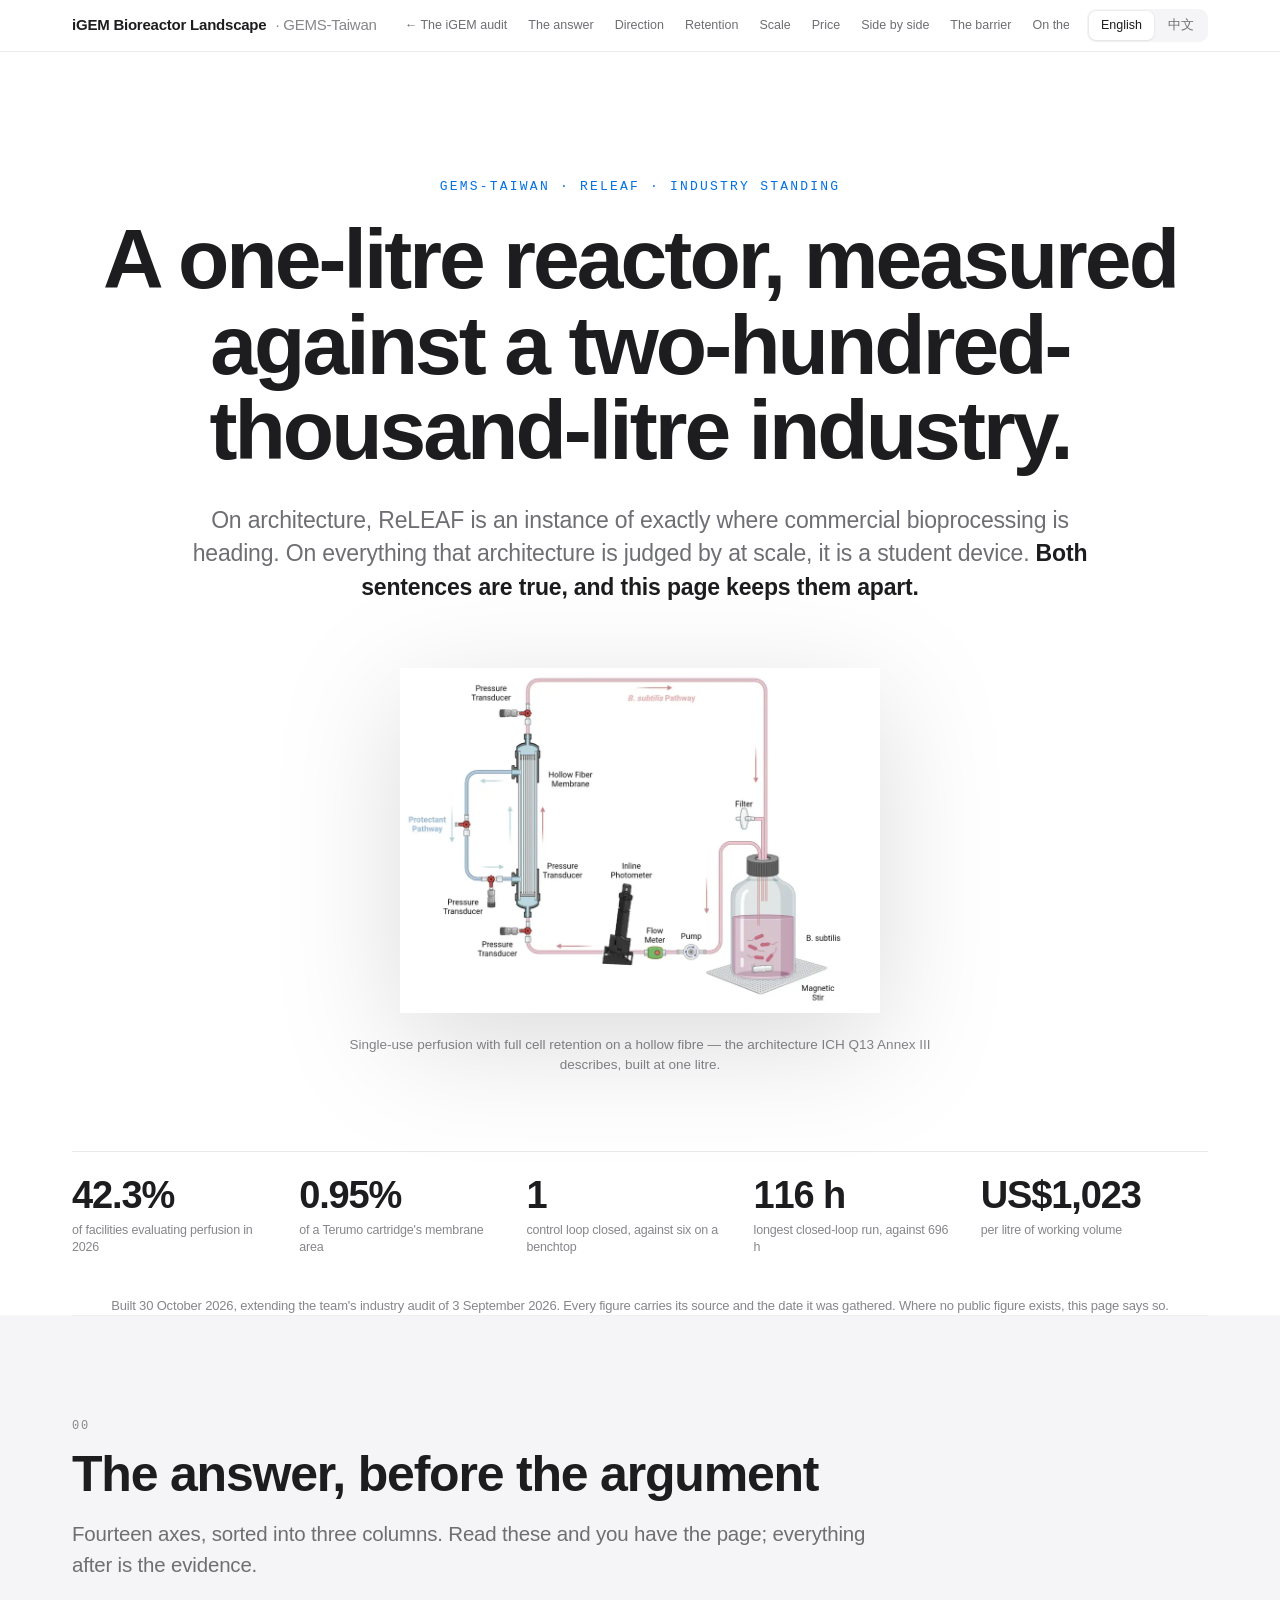
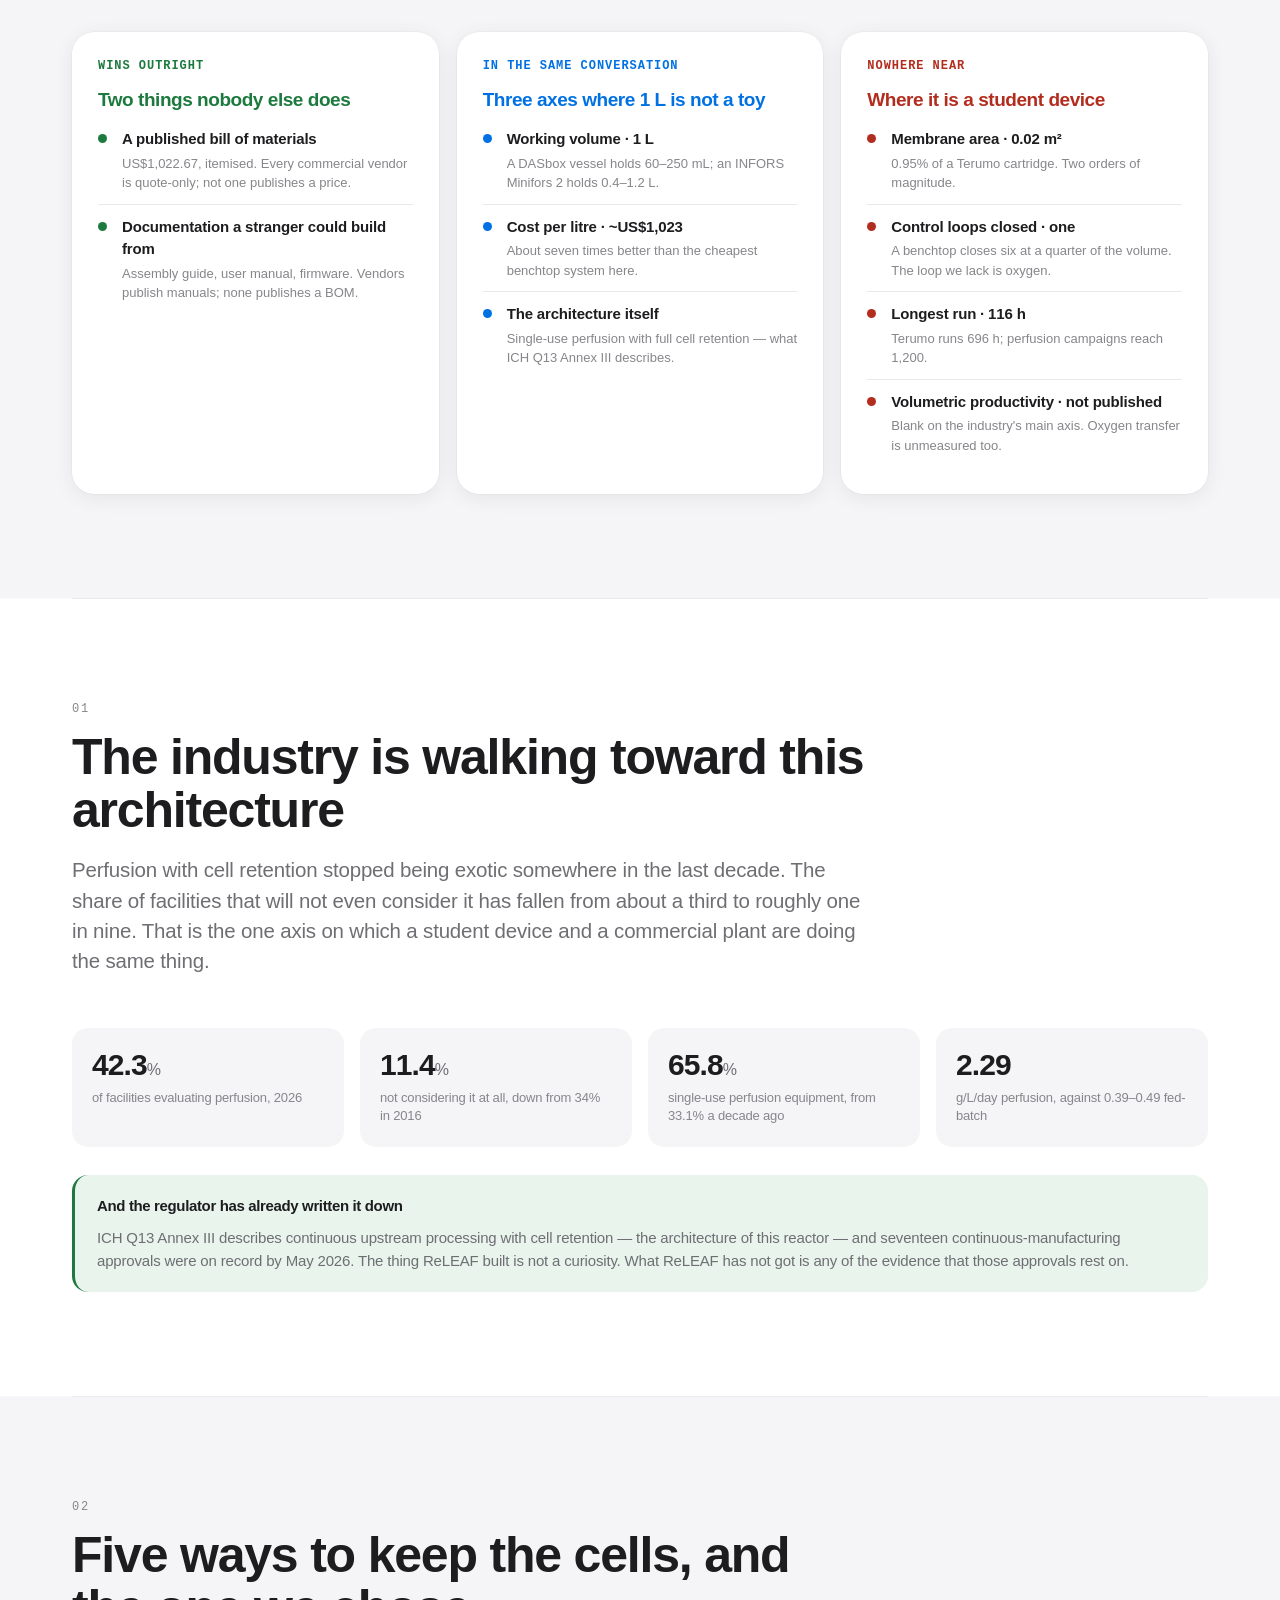
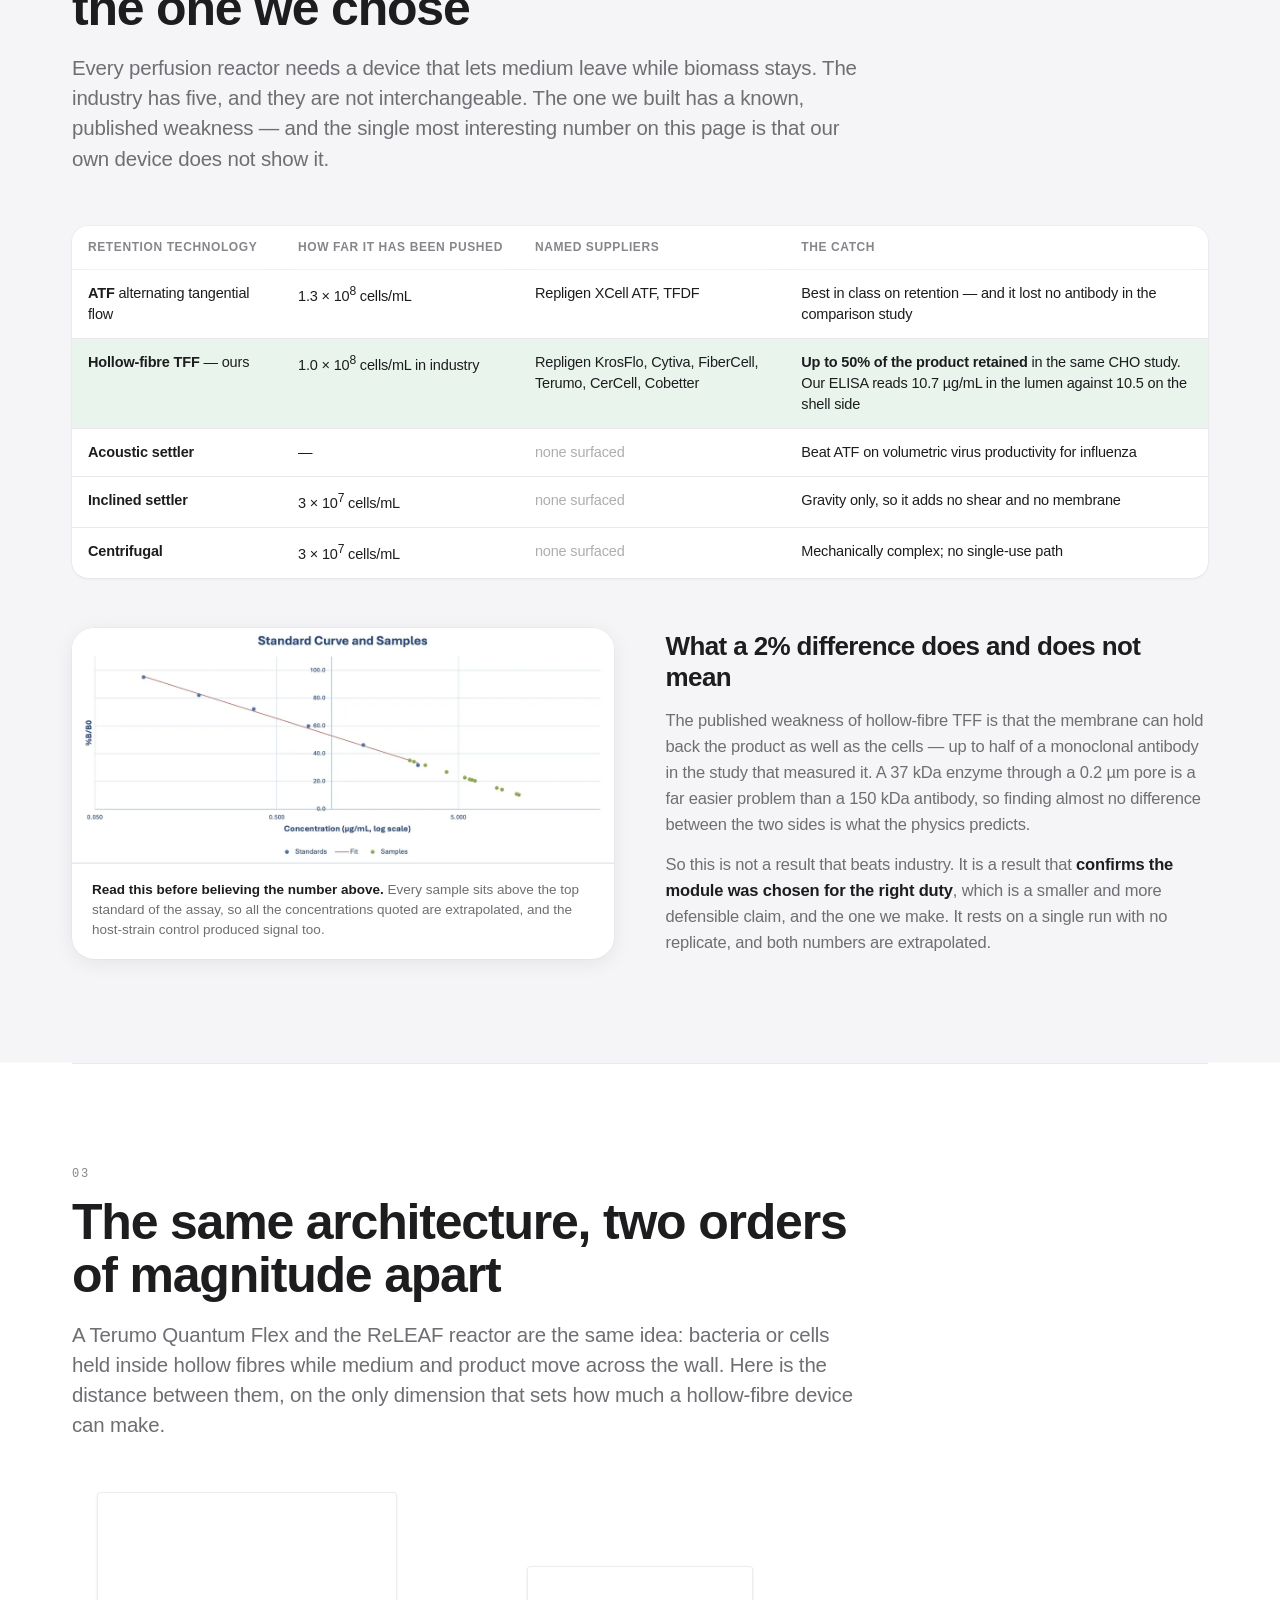
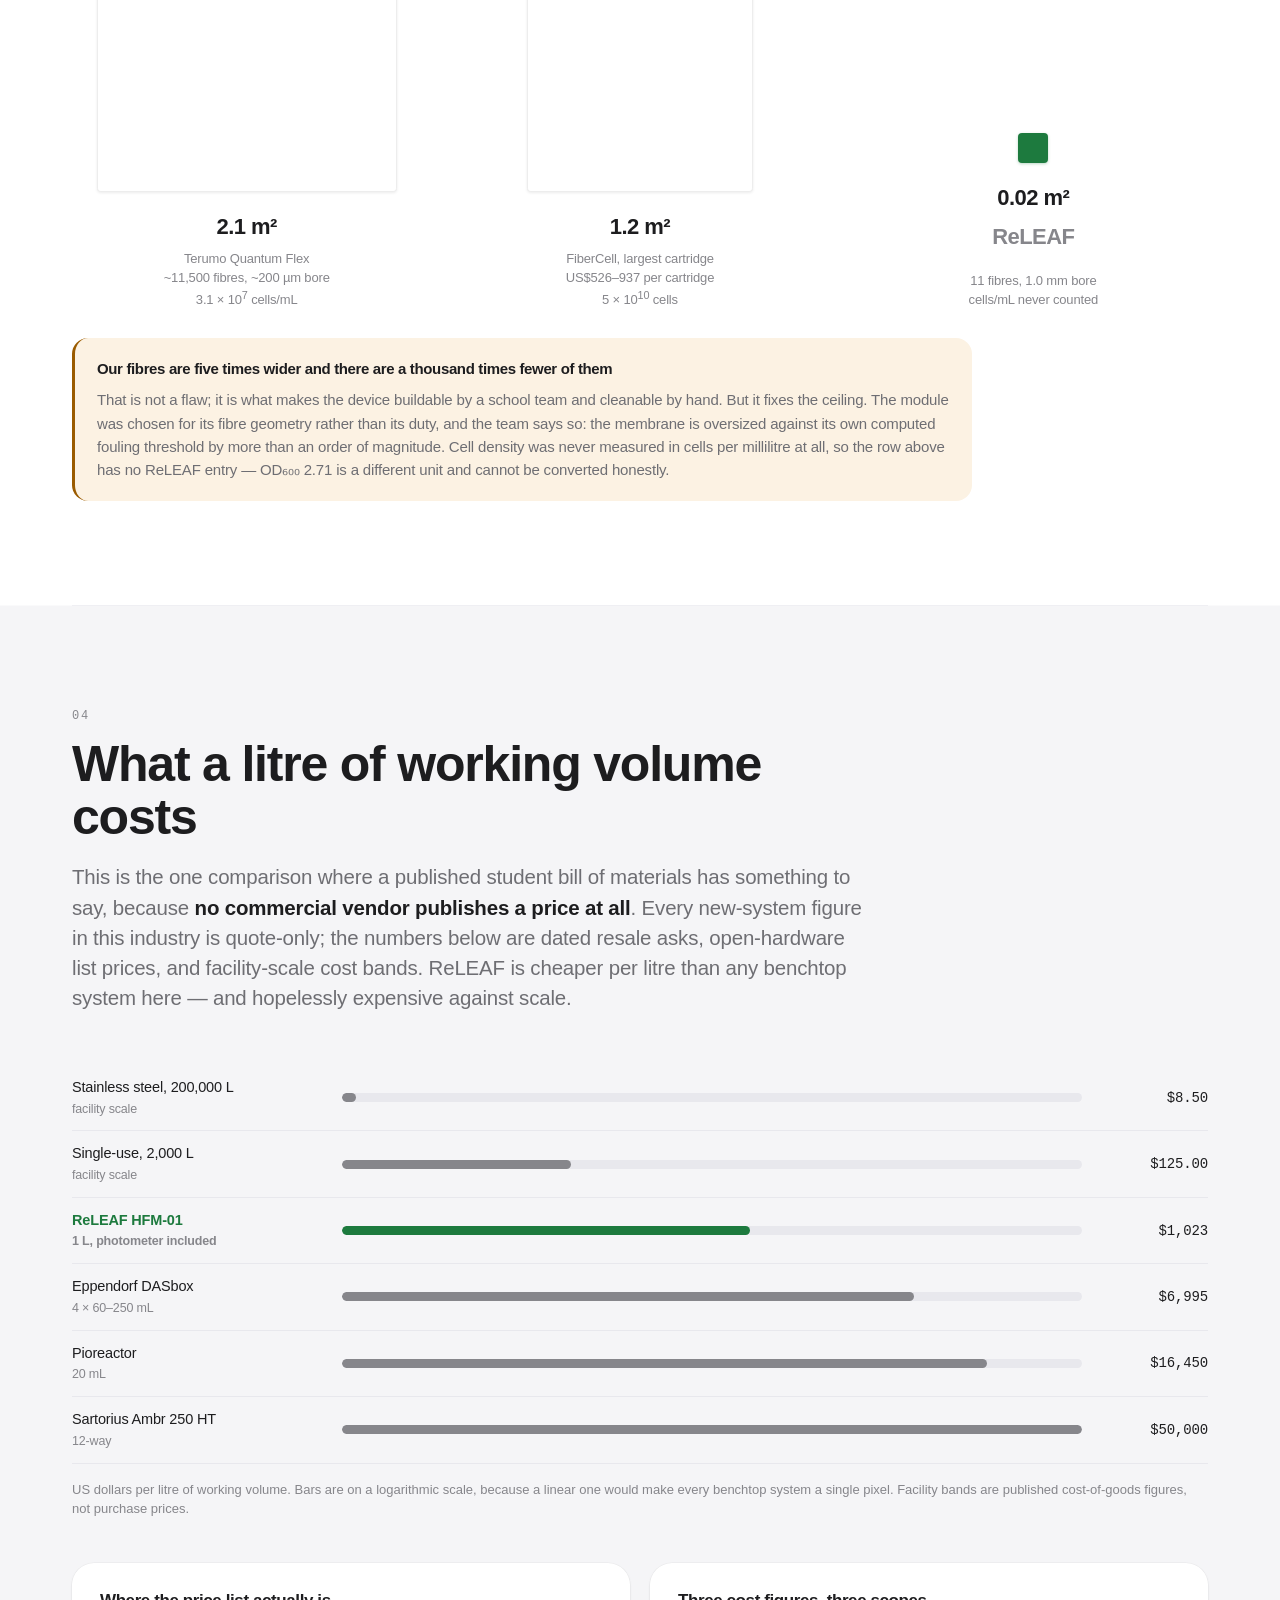
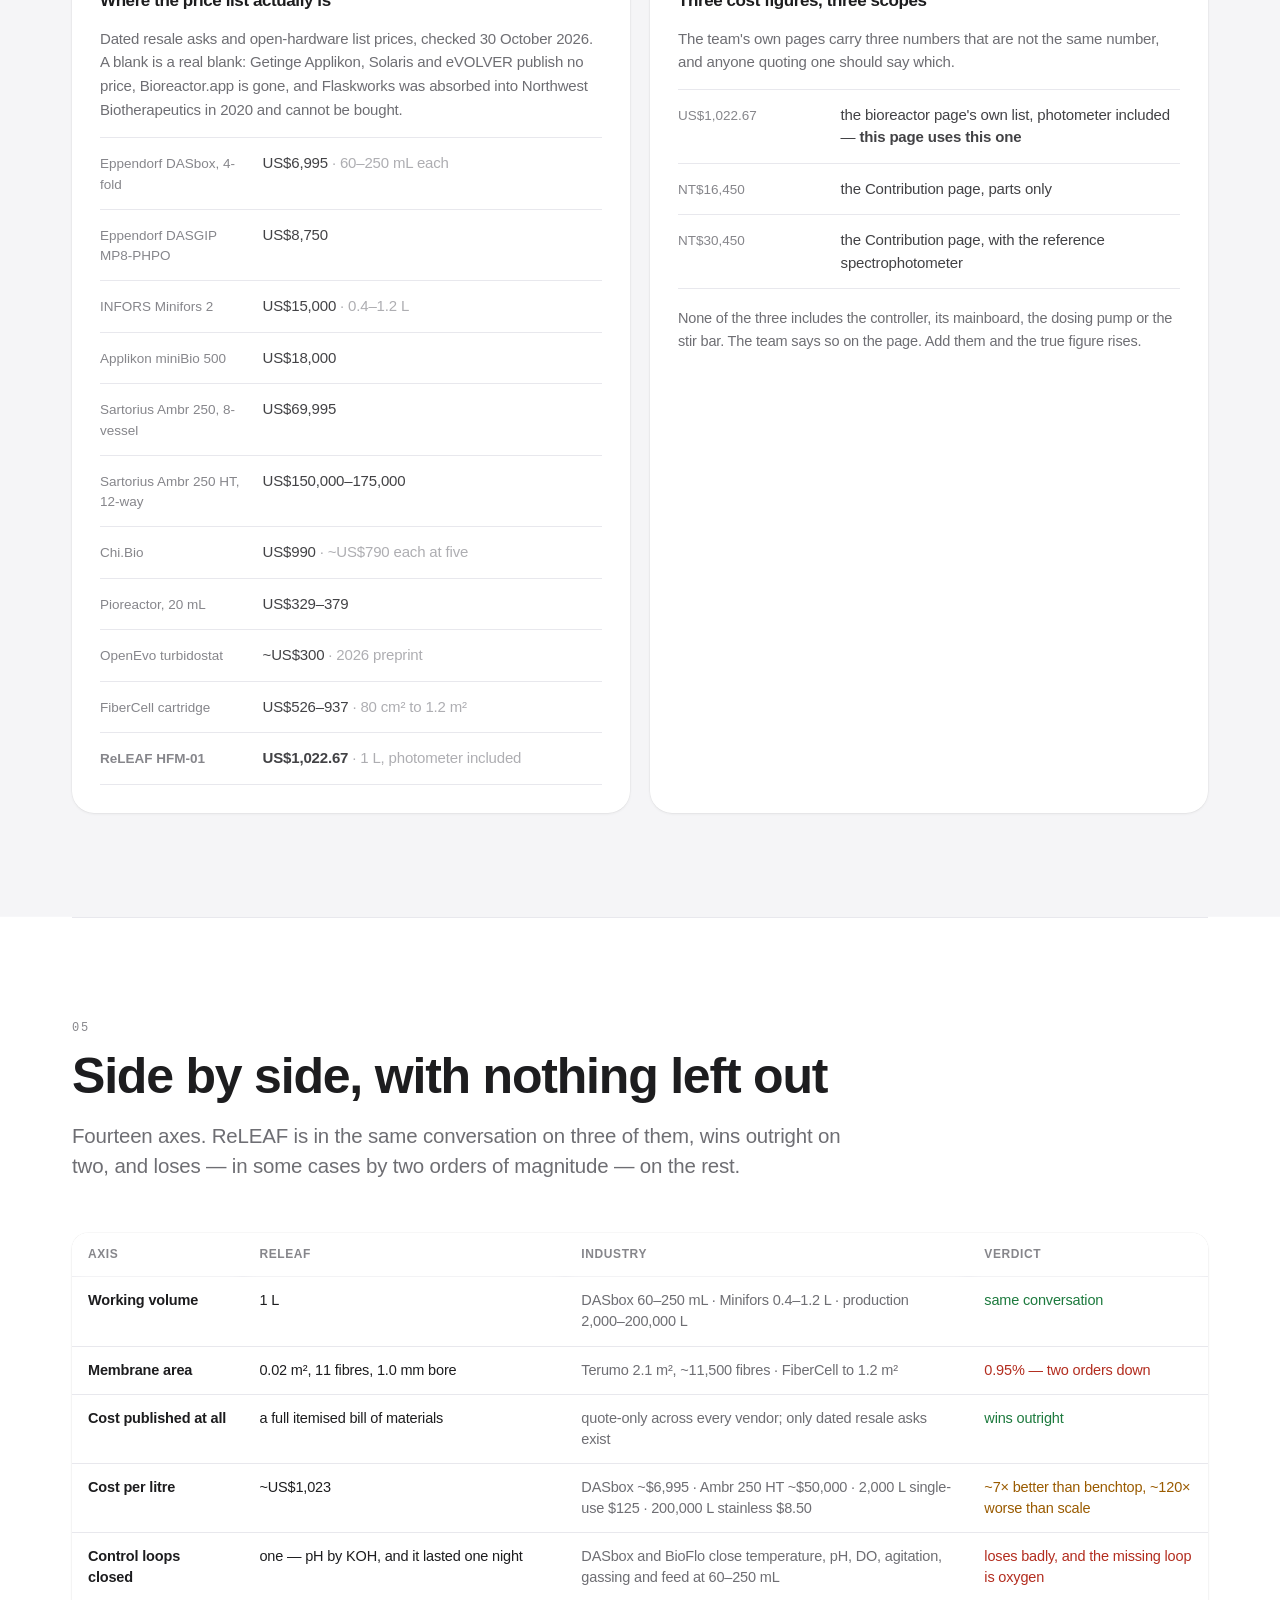
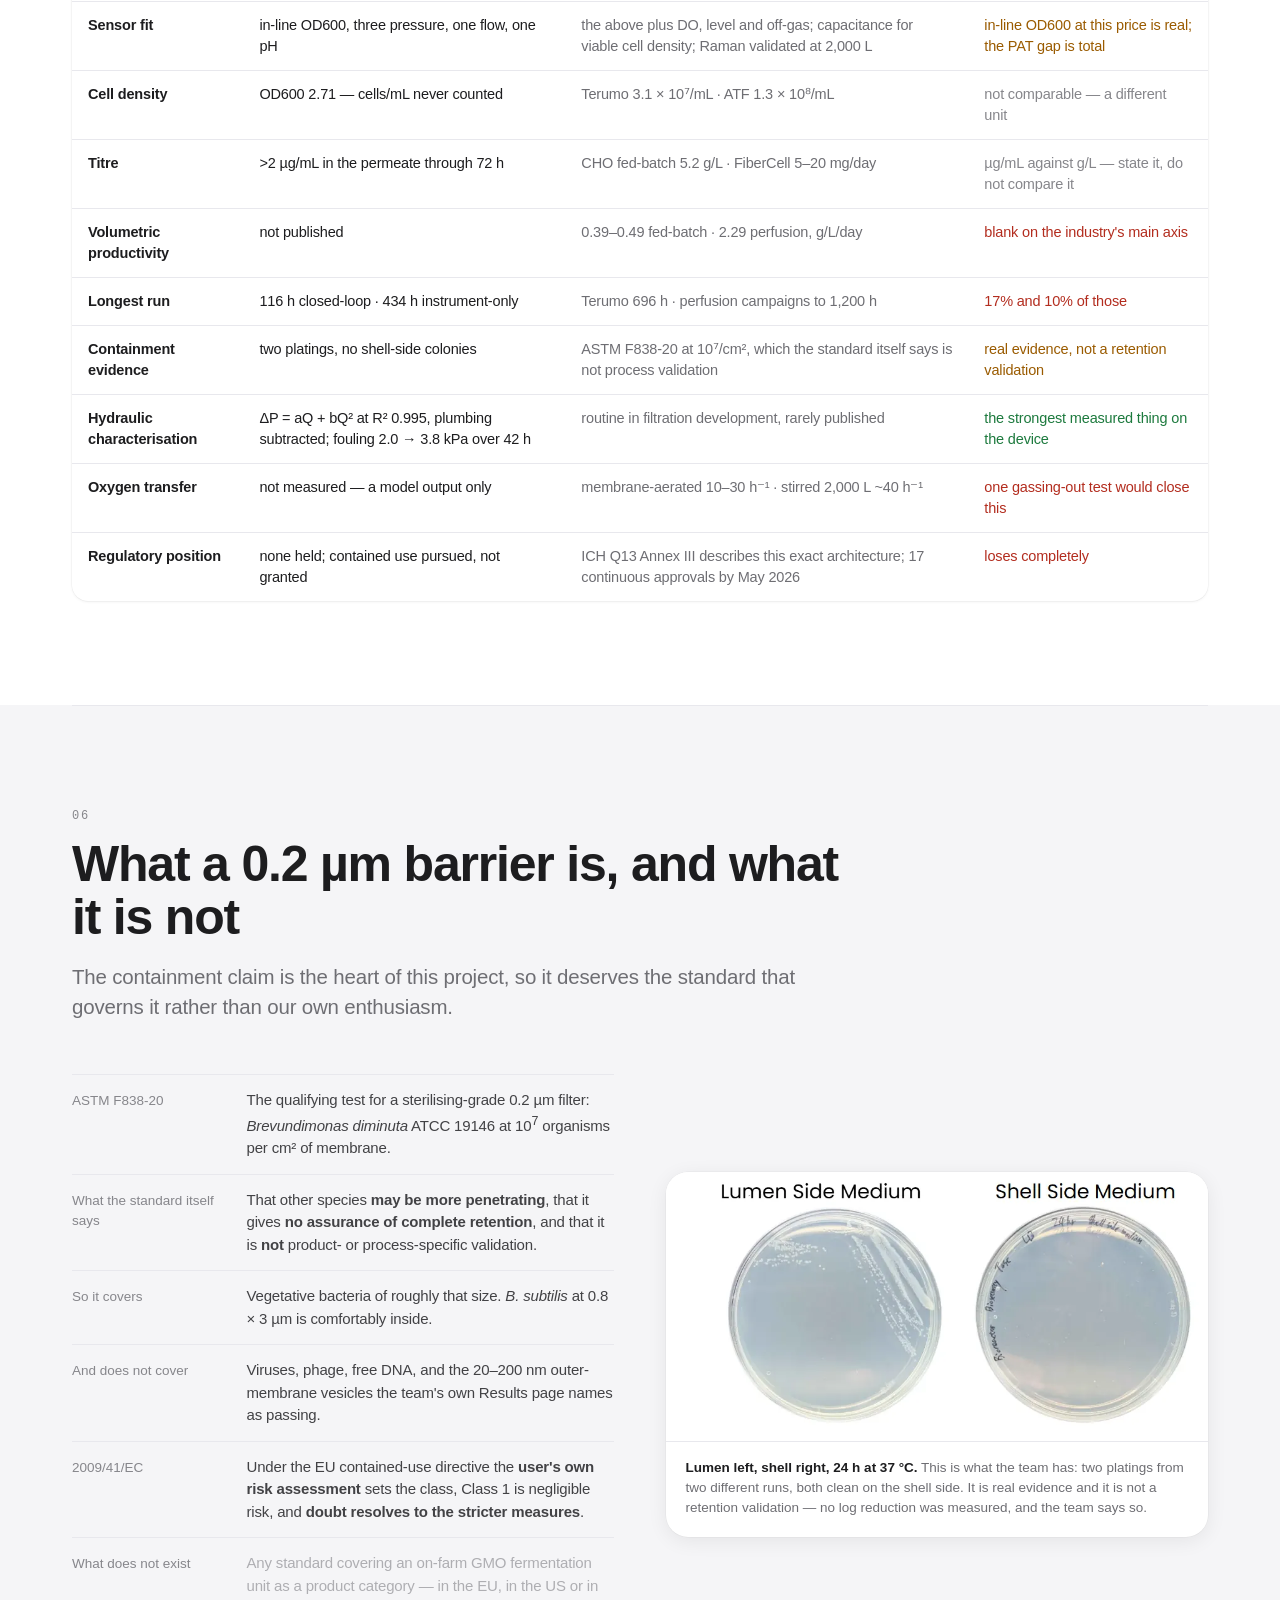
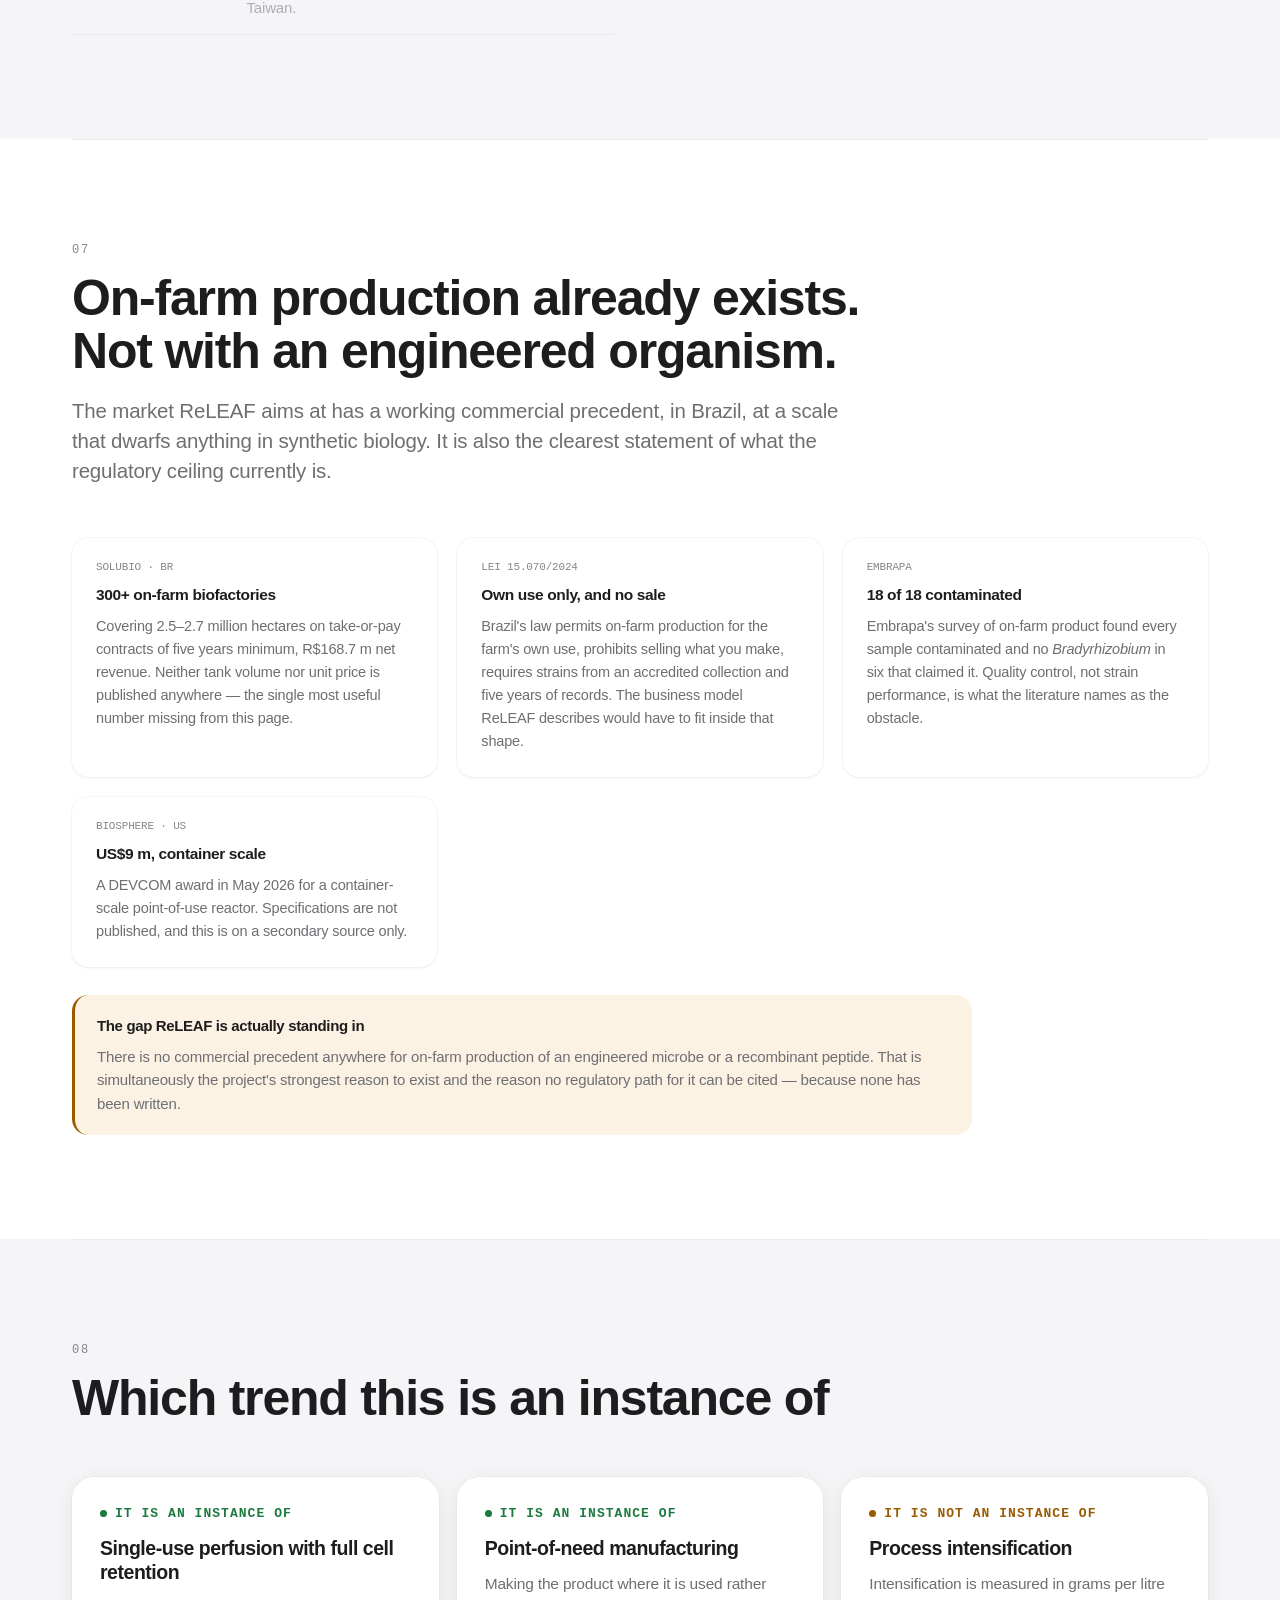
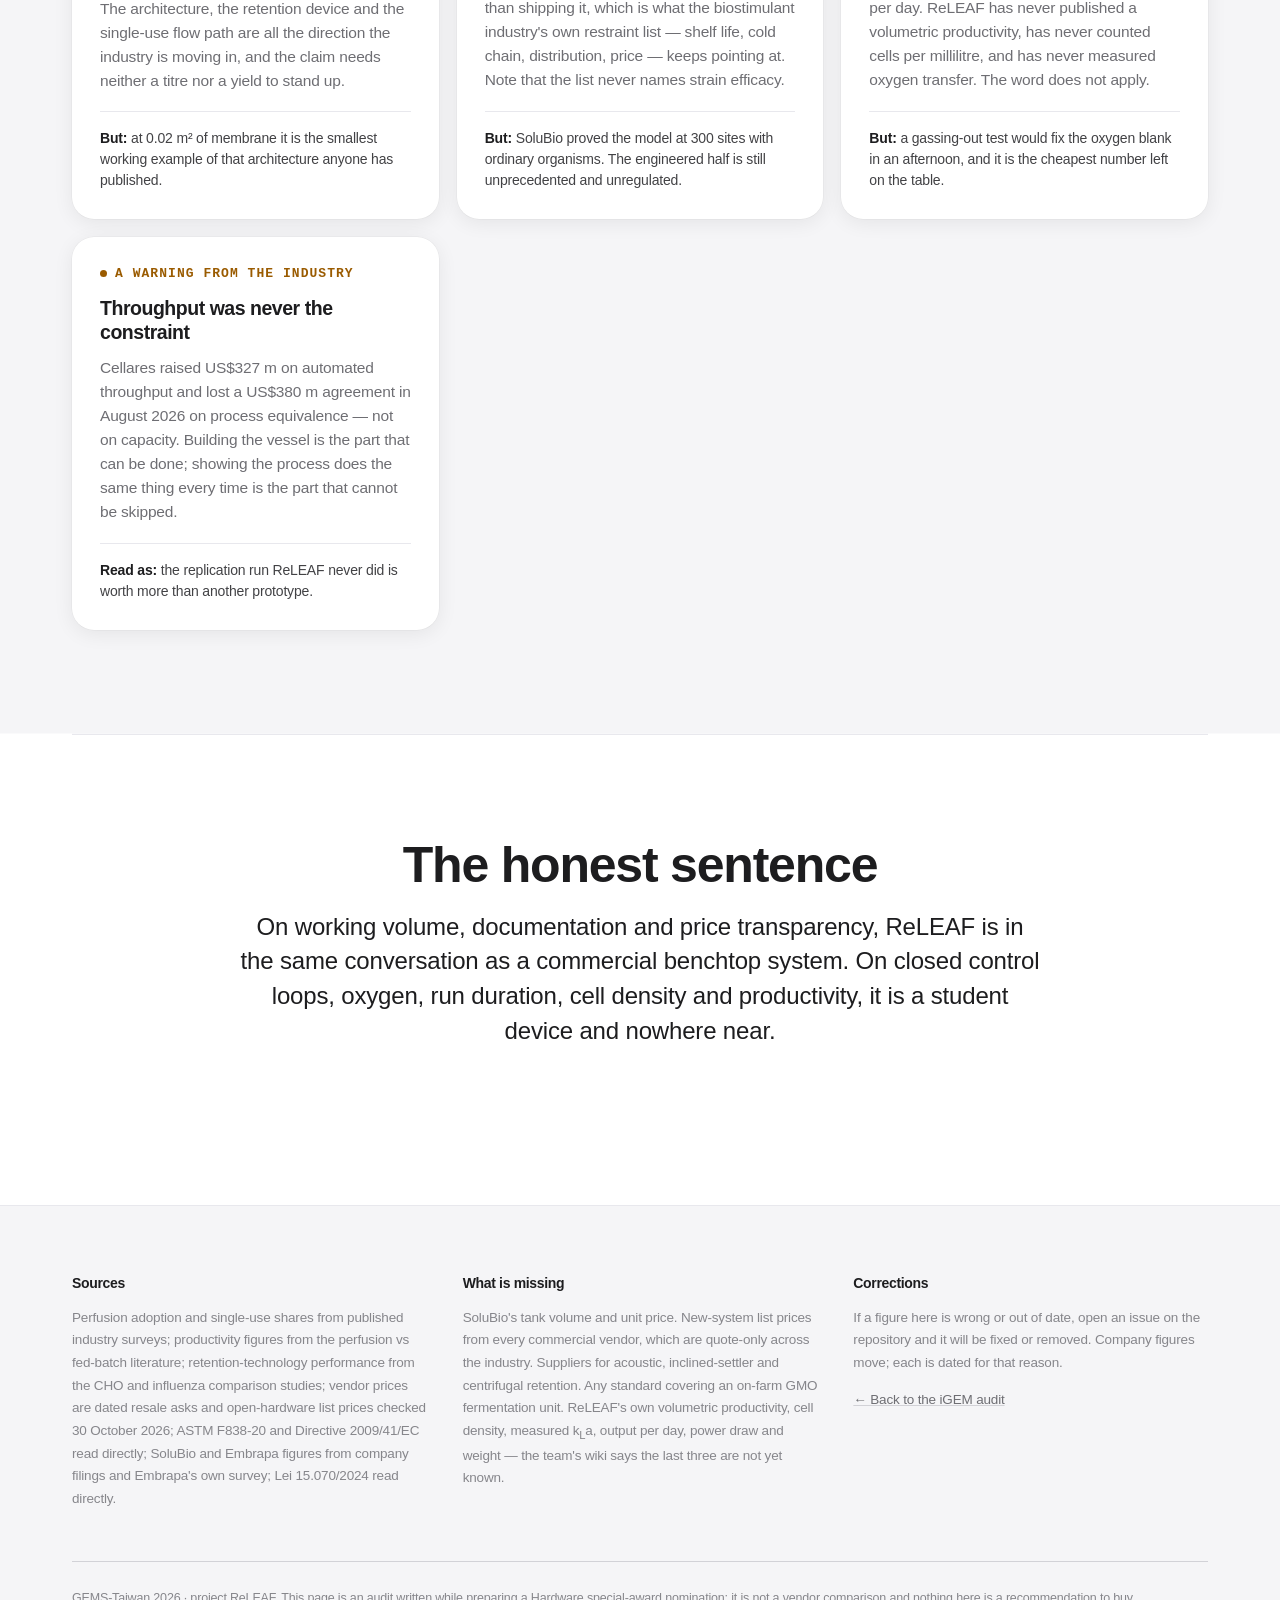
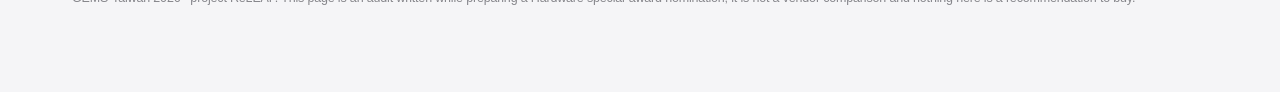
==== commit 13a182aa: "Say it with a picture first The pages opened on paragraphs. They now open on the finding, drawn.  in" ====
--- a/industry.html
+++ b/industry.html
@@ -38,6 +38,7 @@
     <a class="brand" href="index.html">iGEM Bioreactor Landscape <span>· GEMS-Taiwan</span></a>
     <nav id="toc" aria-label="Contents">
       <a href="index.html">&larr; <span class="en">The iGEM audit</span><span class="zh">iGEM 審視</span></a>
+      <a href="#scorecard"><span class="en">The answer</span><span class="zh">結論</span></a>
       <a href="#direction"><span class="en">Direction</span><span class="zh">趨勢</span></a>
       <a href="#retention"><span class="en">Retention</span><span class="zh">截留</span></a>
       <a href="#scale"><span class="en">Scale</span><span class="zh">尺度</span></a>
@@ -98,8 +99,66 @@
   </p>
 </section>
 
+<!-- ============================================================ 00 -->
+<section id="scorecard" class="tinted ruled">
+  <div class="shead">
+    <span class="snum">00</span>
+    <h2><span class="en">The answer, before the argument</span><span class="zh">先給結論，再談論證</span></h2>
+    <p><span class="en">Fourteen axes, sorted into three columns. Read these and you have the page; everything
+    after is the evidence.</span>
+    <span class="zh">十四個面向，分為三欄。看完這三欄即等於讀完本頁；其後全是證據。</span></p>
+  </div>
+  <div class="score">
+    <article class="scol win rv">
+      <div class="n"><span class="en">Wins outright</span><span class="zh">完勝</span></div>
+      <h3><span class="en">Two things nobody else does</span><span class="zh">兩件沒人做的事</span></h3>
+      <ul>
+        <li><b><span class="en">A published bill of materials</span><span class="zh">公開的物料表</span></b>
+          <small><span class="en">US$1,022.67, itemised. Every commercial vendor is quote-only; not one publishes a price.</span>
+          <span class="zh">1,022.67 美元，逐項列出。所有商業供應商皆僅供詢價，無一公布價格。</span></small></li>
+        <li><b><span class="en">Documentation a stranger could build from</span><span class="zh">外人可據以複製的文件</span></b>
+          <small><span class="en">Assembly guide, user manual, firmware. Vendors publish manuals; none publishes a BOM.</span>
+          <span class="zh">組裝指南、使用手冊、韌體。供應商提供手冊，但無一提供物料表。</span></small></li>
+      </ul>
+    </article>
+    <article class="scol par rv">
+      <div class="n"><span class="en">In the same conversation</span><span class="zh">同一層級</span></div>
+      <h3><span class="en">Three axes where 1 L is not a toy</span><span class="zh">三個面向上，1 L 並非玩具</span></h3>
+      <ul>
+        <li><b><span class="en">Working volume · 1 L</span><span class="zh">工作體積 · 1 L</span></b>
+          <small><span class="en">A DASbox vessel holds 60–250 mL; an INFORS Minifors 2 holds 0.4–1.2 L.</span>
+          <span class="zh">DASbox 單槽 60–250 mL；INFORS Minifors 2 為 0.4–1.2 L。</span></small></li>
+        <li><b><span class="en">Cost per litre · ~US$1,023</span><span class="zh">每公升成本 · 約 1,023 美元</span></b>
+          <small><span class="en">About seven times better than the cheapest benchtop system here.</span>
+          <span class="zh">約為此處最便宜桌上型系統的七分之一。</span></small></li>
+        <li><b><span class="en">The architecture itself</span><span class="zh">架構本身</span></b>
+          <small><span class="en">Single-use perfusion with full cell retention — what ICH Q13 Annex III describes.</span>
+          <span class="zh">具完全細胞截留的拋棄式灌流——即 ICH Q13 附錄 III 所描述者。</span></small></li>
+      </ul>
+    </article>
+    <article class="scol lose rv">
+      <div class="n"><span class="en">Nowhere near</span><span class="zh">差距甚遠</span></div>
+      <h3><span class="en">Where it is a student device</span><span class="zh">它確實是學生裝置之處</span></h3>
+      <ul>
+        <li><b><span class="en">Membrane area · 0.02 m²</span><span class="zh">膜面積 · 0.02 m²</span></b>
+          <small><span class="en">0.95% of a Terumo cartridge. Two orders of magnitude.</span>
+          <span class="zh">僅為 Terumo 模組的 0.95%，相差兩個數量級。</span></small></li>
+        <li><b><span class="en">Control loops closed · one</span><span class="zh">閉合控制迴路 · 一個</span></b>
+          <small><span class="en">A benchtop closes six at a quarter of the volume. The loop we lack is oxygen.</span>
+          <span class="zh">桌上型機種在四分之一體積下閉合六個。我們缺的是氧氣迴路。</span></small></li>
+        <li><b><span class="en">Longest run · 116 h</span><span class="zh">最長運轉 · 116 小時</span></b>
+          <small><span class="en">Terumo runs 696 h; perfusion campaigns reach 1,200.</span>
+          <span class="zh">Terumo 可達 696 小時；灌流製程可達 1,200 小時。</span></small></li>
+        <li><b><span class="en">Volumetric productivity · not published</span><span class="zh">體積產率 · 未公布</span></b>
+          <small><span class="en">Blank on the industry's main axis. Oxygen transfer is unmeasured too.</span>
+          <span class="zh">在產業最主要的面向上空白。氧傳亦未量測。</span></small></li>
+      </ul>
+    </article>
+  </div>
+</section>
+
 <!-- ============================================================ 01 -->
-<section id="direction" class="tinted ruled">
+<section id="direction" class="ruled">
   <div class="shead">
     <span class="snum">01</span>
     <h2><span class="en">The industry is walking toward this architecture</span><span class="zh">產業正朝這套架構前進</span></h2>
@@ -128,7 +187,7 @@
 </section>
 
 <!-- ============================================================ 02 -->
-<section id="retention" class="ruled">
+<section id="retention" class="tinted ruled">
   <div class="shead">
     <span class="snum">02</span>
     <h2><span class="en">Five ways to keep the cells, and the one we chose</span><span class="zh">留住細胞的五種方法，以及我們選的那一種</span></h2>
@@ -200,7 +259,7 @@
 </section>
 
 <!-- ============================================================ 03 -->
-<section id="scale" class="tinted ruled">
+<section id="scale" class="ruled">
   <div class="shead">
     <span class="snum">03</span>
     <h2><span class="en">The same architecture, two orders of magnitude apart</span><span class="zh">同一套架構，相差兩個數量級</span></h2>
@@ -246,7 +305,7 @@
 </section>
 
 <!-- ============================================================ 04 -->
-<section id="price" class="ruled">
+<section id="price" class="tinted ruled">
   <div class="shead">
     <span class="snum">04</span>
     <h2><span class="en">What a litre of working volume costs</span><span class="zh">一公升工作體積要花多少錢</span></h2>
@@ -304,7 +363,7 @@
 </section>
 
 <!-- ============================================================ 05 -->
-<section id="sidebyside" class="tinted ruled">
+<section id="sidebyside" class="ruled">
   <div class="shead">
     <span class="snum">05</span>
     <h2><span class="en">Side by side, with nothing left out</span><span class="zh">逐項對照，不作保留</span></h2>
@@ -324,7 +383,7 @@
 </section>
 
 <!-- ============================================================ 06 -->
-<section id="barrier" class="ruled">
+<section id="barrier" class="tinted ruled">
   <div class="shead">
     <span class="snum">06</span>
     <h2><span class="en">What a 0.2 µm barrier is, and what it is not</span><span class="zh">0.2 µm 屏障是什麼，又不是什麼</span></h2>
@@ -357,7 +416,7 @@
 </section>
 
 <!-- ============================================================ 07 -->
-<section id="farm" class="tinted ruled">
+<section id="farm" class="ruled">
   <div class="shead">
     <span class="snum">07</span>
     <h2><span class="en">On-farm production already exists. Not with an engineered organism.</span><span class="zh">農場端生產早已存在，但不是用工程化菌株</span></h2>
@@ -407,7 +466,7 @@
 </section>
 
 <!-- ============================================================ 08 -->
-<section id="verdict" class="ruled">
+<section id="verdict" class="tinted ruled">
   <div class="shead">
     <span class="snum">08</span>
     <h2><span class="en">Which trend this is an instance of</span><span class="zh">這是哪一項趨勢的實例</span></h2>
@@ -464,7 +523,7 @@
 </section>
 
 <!-- ============================================================ -->
-<section class="tinted">
+<section class="ruled">
   <div class="shead center narrow">
     <h2><span class="en">The honest sentence</span><span class="zh">誠實的一句話</span></h2>
     <p style="font-size:clamp(19px,2.1vw,24px);line-height:1.45;color:var(--ink)">
--- a/assets/app.css
+++ b/assets/app.css
@@ -518,3 +518,101 @@
 /* the nav has to give way before the content does */
 @media (max-width:860px){ .brand span{display:none} }
 @media (max-width:620px){ .brand{display:none} .nav .in{gap:10px} }
+
+/* =========================================================================
+   AT A GLANCE — the headline findings as pictures, before any prose
+   ========================================================================= */
+.glance{display:grid;gap:18px;grid-template-columns:repeat(auto-fit,minmax(236px,1fr));margin:0 0 56px}
+.gtile{background:#fff;border-radius:var(--r-l);box-shadow:var(--sh-m);padding:26px 24px 24px;
+  display:flex;flex-direction:column;min-height:228px}
+.gtile .gk{font:600 11px/1 var(--sans);letter-spacing:.09em;text-transform:uppercase;
+  color:var(--neutral);margin-bottom:16px}
+.gtile .gv{font-size:clamp(30px,3.4vw,40px);font-weight:600;letter-spacing:-.035em;line-height:1;
+  margin-bottom:10px}
+.gtile .gv small{font-size:.46em;font-weight:500;color:var(--neutral);letter-spacing:-.01em}
+.gtile p{margin:0;font-size:14.5px;line-height:1.5;color:var(--muted)}
+.gtile .art{margin-top:auto;padding-top:18px}
+.gtile.yes .gv{color:var(--green)} .gtile.no .gv{color:var(--amber)}
+
+/* dot grids: N of M, countable at a glance */
+svg.dg{display:block;width:100%;height:auto;max-width:210px}
+.dgl{font:500 11.5px/1 var(--mono);color:var(--neutral);margin-top:10px;letter-spacing:0}
+
+/* the scale drawing */
+.scalefig{background:#fff;border-radius:var(--r-l);box-shadow:var(--sh-m);overflow:hidden;margin:0}
+.scalefig svg{display:block;width:100%;height:auto}
+.scalefig figcaption{padding:18px 24px 22px;font-size:14px;line-height:1.55;color:var(--muted);
+  border-top:1px solid var(--soft);letter-spacing:0}
+.scalefig figcaption b{color:var(--ink);font-weight:600}
+
+/* the seven runs, as a strip */
+.runstrip{background:#fff;border-radius:var(--r-l);box-shadow:var(--sh-m);padding:26px 26px 22px}
+.runstrip svg{display:block;width:100%;height:auto}
+.runkey{display:flex;flex-wrap:wrap;gap:18px;margin-top:18px;font-size:13px;color:var(--muted);
+  letter-spacing:0}
+.runkey span{display:flex;align-items:center;gap:7px}
+.runkey i{width:11px;height:11px;border-radius:3px;display:inline-block;font-style:normal}
+
+/* claim cards gain a countable picture */
+.claim .dgwrap{margin:0 0 16px}
+.claim .dgwrap svg.dg{max-width:180px}
+
+/* =========================================================================
+   SEVEN RUNS — the season as one scannable strip
+   ========================================================================= */
+.runs{background:#fff;border-radius:var(--r-l);box-shadow:var(--sh-m);overflow:hidden}
+.runrow{display:grid;grid-template-columns:52px 70px minmax(90px,1.15fr) 58px minmax(0,2.1fr);
+  gap:16px;align-items:center;padding:14px 24px;border-bottom:1px solid var(--soft)}
+.runrow:last-child{border-bottom:0}
+.runrow .rn{font:600 12px/1 var(--mono);color:var(--neutral);letter-spacing:.04em}
+.runrow .rd{font-size:13px;color:var(--neutral);letter-spacing:0;white-space:nowrap}
+.runrow .rb{height:9px;border-radius:5px;background:var(--soft);overflow:hidden}
+.runrow .rb i{display:block;height:100%;border-radius:5px}
+.runrow .rh{font:500 13px/1 var(--mono);text-align:right;font-variant-numeric:tabular-nums;
+  color:var(--ink2);white-space:nowrap}
+.runrow .rv{font-size:14px;line-height:1.45;color:var(--muted)}
+.runrow .rv b{color:var(--ink);font-weight:600}
+.runrow .leak{display:inline-block;margin-left:7px;font:600 10px/1 var(--sans);letter-spacing:.06em;
+  padding:3px 6px;border-radius:5px;background:var(--amber-w);color:var(--amber);white-space:nowrap}
+.runrow.ok{background:linear-gradient(90deg,rgba(29,122,62,.045),transparent 42%)}
+.runkey2{display:flex;flex-wrap:wrap;gap:20px;padding:16px 24px 18px;border-top:1px solid var(--soft);
+  font-size:13px;color:var(--neutral);letter-spacing:0}
+.runkey2 span{display:flex;align-items:center;gap:7px}
+.runkey2 i{width:22px;height:8px;border-radius:4px;display:inline-block}
+@media (max-width:780px){
+  .runrow{grid-template-columns:48px 1fr 56px;gap:10px 12px;padding:14px 18px}
+  .runrow .rd{grid-column:2}
+  .runrow .rb{grid-column:1/-1;order:3}
+  .runrow .rv{grid-column:1/-1;order:4}
+}
+
+/* =========================================================================
+   SCORECARD — three verdicts, side by side, before any argument
+   ========================================================================= */
+.score{display:grid;gap:18px;grid-template-columns:repeat(auto-fit,minmax(280px,1fr))}
+.scol{background:#fff;border-radius:var(--r-l);box-shadow:var(--sh-m);padding:28px 26px;
+  display:flex;flex-direction:column}
+.scol h3{font-size:19px;line-height:1.25;margin-bottom:6px}
+.scol .n{font:600 12px/1 var(--mono);letter-spacing:.08em;margin-bottom:16px;text-transform:uppercase}
+.scol.win h3,.scol.win .n{color:var(--green)}
+.scol.par h3,.scol.par .n{color:var(--blue)}
+.scol.lose h3,.scol.lose .n{color:var(--red)}
+.scol ul{list-style:none;margin:0;padding:0}
+.scol li{font-size:15px;line-height:1.5;color:var(--ink2);padding:11px 0 11px 24px;
+  border-bottom:1px solid var(--soft);position:relative}
+.scol li:last-child{border-bottom:0}
+.scol li::before{content:"";position:absolute;left:0;top:17px;width:9px;height:9px;border-radius:50%}
+.scol.win li::before{background:var(--green)}
+.scol.par li::before{background:var(--blue)}
+.scol.lose li::before{background:var(--red)}
+.scol li b{color:var(--ink);font-weight:600}
+.scol li small{display:block;color:var(--neutral);font-size:13px;margin-top:3px;letter-spacing:0}
+
+/* the whole village as one picture */
+.vpic{background:#fff;border-radius:var(--r-l);box-shadow:var(--sh-m);padding:30px 30px 24px;margin:0 0 20px}
+.vpic svg.vdots{display:block;width:100%;height:auto;max-width:460px;margin:0 auto}
+.vlegend{display:flex;flex-wrap:wrap;gap:12px 26px;justify-content:center;margin-top:26px;
+  padding-top:22px;border-top:1px solid var(--soft);font-size:13.5px;color:var(--muted);letter-spacing:0}
+.vlegend span{display:flex;align-items:center;gap:8px}
+.vlegend i{width:11px;height:11px;border-radius:50%;display:inline-block;flex:none}
+.vlegend b{color:var(--ink);font-weight:600;font-variant-numeric:tabular-nums}
